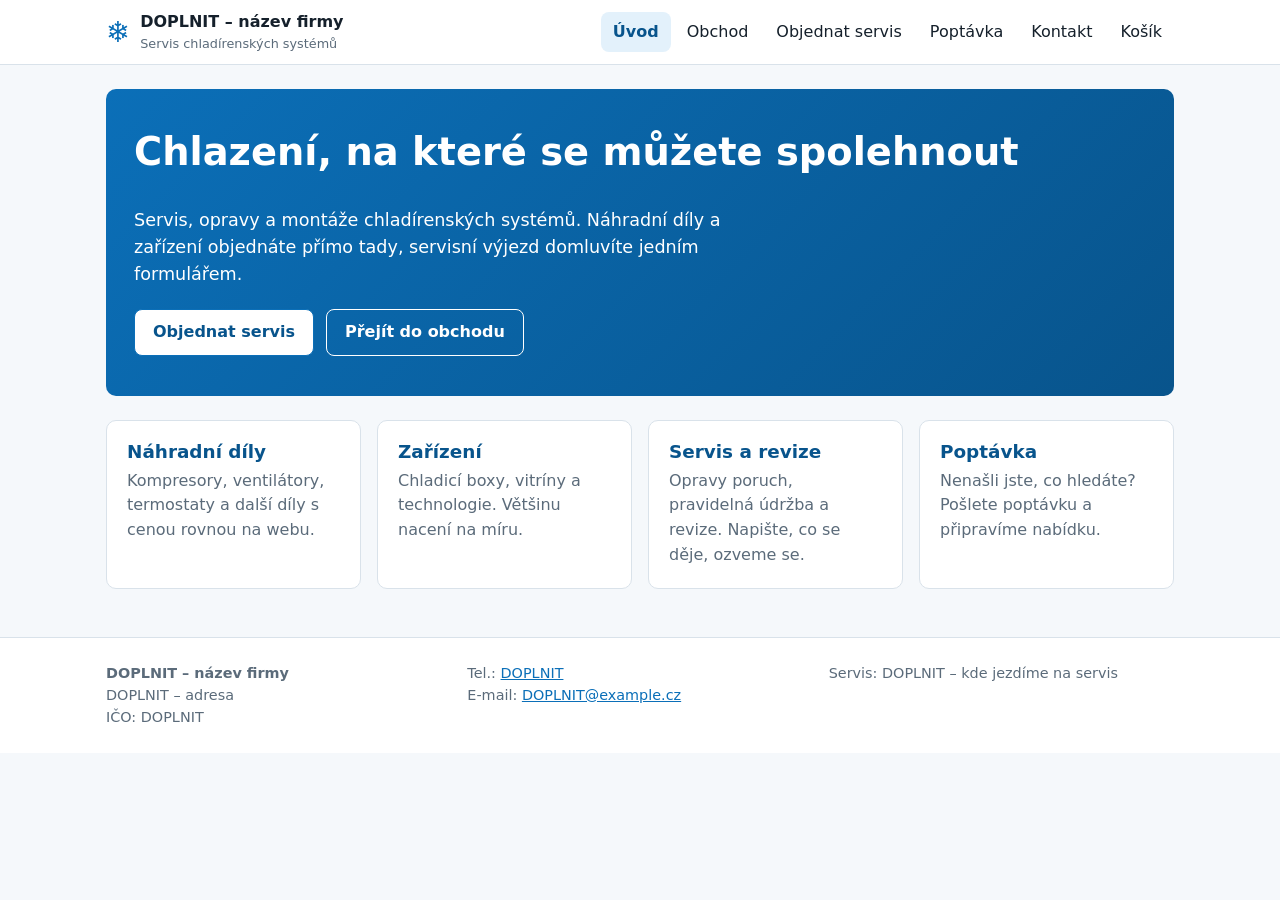
==== index.html @ 2499e395 "Kostra e-shopu: obchod, košík, objednávka servisu, poptávka, kontakt Statický web bez serveru. Údaje" ====
<!doctype html>
<html lang="cs">
<head>
  <meta charset="utf-8">
  <meta name="viewport" content="width=device-width, initial-scale=1">
  <title>Servis chladírenských systémů</title>
  <link rel="stylesheet" href="css/styl.css">
</head>
<body data-stranka="uvod">
  <header id="hlavicka"></header>
  <main class="obal">
    <section class="hero">
      <h1>Chlazení, na které se můžete spolehnout</h1>
      <p>Servis, opravy a montáže chladírenských systémů. Náhradní díly a zařízení objednáte přímo tady, servisní výjezd domluvíte jedním formulářem.</p>
      <div class="akce">
        <a class="tlacitko" href="servis.html">Objednat servis</a>
        <a class="tlacitko druhotne" href="obchod.html">Přejít do obchodu</a>
      </div>
    </section>
    <div class="rozcestnik">
      <a href="obchod.html?kategorie=dily"><h2>Náhradní díly</h2><p>Kompresory, ventilátory, termostaty a další díly s cenou rovnou na webu.</p></a>
      <a href="obchod.html?kategorie=zarizeni"><h2>Zařízení</h2><p>Chladicí boxy, vitríny a technologie. Většinu nacení na míru.</p></a>
      <a href="servis.html"><h2>Servis a revize</h2><p>Opravy poruch, pravidelná údržba a revize. Napište, co se děje, ozveme se.</p></a>
      <a href="poptavka.html"><h2>Poptávka</h2><p>Nenašli jste, co hledáte? Pošlete poptávku a připravíme nabídku.</p></a>
    </div>
  </main>
  <footer id="paticka"></footer>
  <script src="js/config.js"></script>
  <script src="js/produkty.js"></script>
  <script src="js/app.js"></script>
</body>
</html>
---- css/styl.css ----
:root {
  --pozadi: #f5f8fb;
  --plocha: #ffffff;
  --text: #15202b;
  --tlumeny: #5b6b7a;
  --okraj: #d9e2ea;
  --hlavni: #0b6fb8;
  --hlavni-tmava: #08548c;
  --led: #e3f1fb;
  --ok: #1d7a46;
  --varovani: #a15c00;
  --radius: 10px;
}
@media (prefers-color-scheme: dark) {
  :root {
    --pozadi: #0e151c;
    --plocha: #16212b;
    --text: #e6edf3;
    --tlumeny: #9aabbb;
    --okraj: #2a3a48;
    --hlavni: #4aa8ec;
    --hlavni-tmava: #7cc0f2;
    --led: #15324a;
    --ok: #5cc98a;
    --varovani: #e0a24a;
  }
}

* { box-sizing: border-box; }
body {
  margin: 0;
  font-family: system-ui, -apple-system, "Segoe UI", Roboto, sans-serif;
  background: var(--pozadi);
  color: var(--text);
  line-height: 1.55;
}
a { color: var(--hlavni); }
h1, h2, h3 { line-height: 1.2; }
.obal { max-width: 1100px; margin: 0 auto; padding: 0 16px; }
main.obal { padding-top: 24px; padding-bottom: 48px; }

/* Hlavička */
#hlavicka { background: var(--plocha); border-bottom: 1px solid var(--okraj); position: sticky; top: 0; z-index: 10; }
.hlavicka { display: flex; align-items: center; justify-content: space-between; gap: 16px; min-height: 64px; flex-wrap: wrap; }
.logo { display: flex; align-items: center; gap: 10px; text-decoration: none; color: var(--text); }
.logo small { display: block; color: var(--tlumeny); font-size: .8rem; }
.logo-znak { font-size: 1.8rem; color: var(--hlavni); }
.menu { display: flex; gap: 4px; flex-wrap: wrap; }
.menu a { padding: 8px 12px; border-radius: 8px; text-decoration: none; color: var(--text); }
.menu a:hover { background: var(--led); }
.menu a[aria-current="page"] { background: var(--led); color: var(--hlavni-tmava); font-weight: 600; }
.menu-tlacitko { display: none; }
.odznak { background: var(--hlavni); color: #fff; border-radius: 99px; padding: 0 7px; font-size: .8rem; margin-left: 4px; }

@media (max-width: 760px) {
  .menu-tlacitko { display: block; background: none; border: 1px solid var(--okraj); border-radius: 8px; padding: 6px 12px; color: var(--text); font: inherit; }
  .menu { display: none; width: 100%; flex-direction: column; padding-bottom: 12px; }
  .menu.otevreno { display: flex; }
}

/* Úvod */
.hero { background: linear-gradient(135deg, var(--hlavni), var(--hlavni-tmava)); color: #fff; border-radius: var(--radius); padding: 40px 28px; }
.hero h1 { margin-top: 0; font-size: clamp(1.6rem, 4vw, 2.4rem); }
.hero p { max-width: 640px; font-size: 1.1rem; }
.hero .tlacitko { background: #fff; color: #08548c; }
.hero .tlacitko.druhotne { background: transparent; color: #fff; border-color: #fff; }
.rozcestnik { display: grid; grid-template-columns: repeat(auto-fit, minmax(220px, 1fr)); gap: 16px; margin-top: 24px; }
.rozcestnik a { display: block; background: var(--plocha); border: 1px solid var(--okraj); border-radius: var(--radius); padding: 20px; text-decoration: none; color: var(--text); }
.rozcestnik a:hover { border-color: var(--hlavni); }
.rozcestnik h2 { font-size: 1.15rem; margin: 0 0 6px; color: var(--hlavni-tmava); }
.rozcestnik p { margin: 0; color: var(--tlumeny); }

/* Tlačítka */
.tlacitko { display: inline-block; background: var(--hlavni); color: #fff; border: 1px solid var(--hlavni); border-radius: 8px; padding: 10px 18px; font: inherit; font-weight: 600; cursor: pointer; text-decoration: none; }
.tlacitko:hover { background: var(--hlavni-tmava); }
.tlacitko.druhotne { background: transparent; color: var(--hlavni); }
.akce { display: flex; gap: 12px; flex-wrap: wrap; margin-top: 20px; }

/* Obchod */
.nastroje { display: flex; gap: 12px; flex-wrap: wrap; align-items: center; margin-bottom: 20px; }
.nastroje input { flex: 1 1 220px; }
.filtr { background: var(--plocha); border: 1px solid var(--okraj); border-radius: 99px; padding: 6px 14px; font: inherit; color: var(--text); cursor: pointer; }
.filtr[aria-pressed="true"] { background: var(--hlavni); border-color: var(--hlavni); color: #fff; }
.mrizka { display: grid; grid-template-columns: repeat(auto-fill, minmax(240px, 1fr)); gap: 16px; }
.karta { position: relative; display: flex; flex-direction: column; gap: 8px; background: var(--plocha); border: 1px solid var(--okraj); border-radius: var(--radius); padding: 18px; }
.karta h3 { margin: 0; font-size: 1.05rem; }
.karta p { margin: 0; color: var(--tlumeny); flex: 1; }
.kategorie { font-size: .8rem; color: var(--tlumeny); text-transform: uppercase; letter-spacing: .04em; }
.stitek.ukazka { position: absolute; top: 12px; right: 12px; background: var(--varovani); color: #fff; font-size: .75rem; padding: 2px 8px; border-radius: 99px; }
.cena-radek { display: flex; justify-content: space-between; align-items: baseline; gap: 8px; }
.cena { font-weight: 700; font-size: 1.15rem; }
.sklad { font-size: .85rem; }
.sklad.ano { color: var(--ok); }
.sklad.ne { color: var(--varovani); }
.koupit { display: flex; gap: 8px; }
.koupit input { width: 70px; }
.prazdne { color: var(--tlumeny); }

/* Formuláře */
form.formular { background: var(--plocha); border: 1px solid var(--okraj); border-radius: var(--radius); padding: 20px; display: grid; gap: 14px; max-width: 720px; }
.radek { display: grid; grid-template-columns: 1fr 1fr; gap: 14px; }
@media (max-width: 600px) { .radek { grid-template-columns: 1fr; } }
label { display: grid; gap: 4px; font-weight: 600; font-size: .95rem; }
label.zaskrt { display: flex; gap: 8px; align-items: flex-start; font-weight: 400; }
input, select, textarea { font: inherit; padding: 9px 10px; border: 1px solid var(--okraj); border-radius: 8px; background: var(--pozadi); color: var(--text); width: 100%; }
label.zaskrt input { width: auto; margin-top: 4px; }
textarea { min-height: 110px; resize: vertical; }
.stav { margin: 0; font-weight: 600; color: var(--hlavni-tmava); }
.nepovinne { font-weight: 400; color: var(--tlumeny); }

/* Košík */
.tabulka { width: 100%; border-collapse: collapse; background: var(--plocha); border-radius: var(--radius); overflow: hidden; }
.tabulka th, .tabulka td { padding: 10px; border-bottom: 1px solid var(--okraj); text-align: left; }
.tabulka input { width: 70px; }
.odebrat { background: none; border: none; color: var(--tlumeny); cursor: pointer; font-size: 1rem; }
.soucet { text-align: right; font-size: 1.05rem; }
@media (max-width: 600px) {
  .tabulka thead { display: none; }
  .tabulka tr { display: grid; grid-template-columns: 1fr auto; padding: 8px 0; border-bottom: 1px solid var(--okraj); }
  .tabulka td { border: none; padding: 4px 10px; }
}

/* Kontakt */
.kontakt { background: var(--plocha); border: 1px solid var(--okraj); border-radius: var(--radius); padding: 20px; max-width: 520px; }
.kontakt dl { display: grid; grid-template-columns: auto 1fr; gap: 6px 16px; margin: 0; }
.kontakt dt { color: var(--tlumeny); }
.kontakt dd { margin: 0; }

/* Patička */
#paticka { background: var(--plocha); border-top: 1px solid var(--okraj); color: var(--tlumeny); font-size: .9rem; }
.paticka { display: grid; grid-template-columns: repeat(auto-fit, minmax(200px, 1fr)); gap: 16px; padding-top: 24px; padding-bottom: 24px; }

/* Oznámení */
#oznameni { position: fixed; bottom: 20px; left: 50%; transform: translate(-50%, 20px); background: var(--text); color: var(--pozadi); padding: 10px 18px; border-radius: 8px; opacity: 0; transition: .2s; pointer-events: none; }
#oznameni.videt { opacity: 1; transform: translate(-50%, 0); }
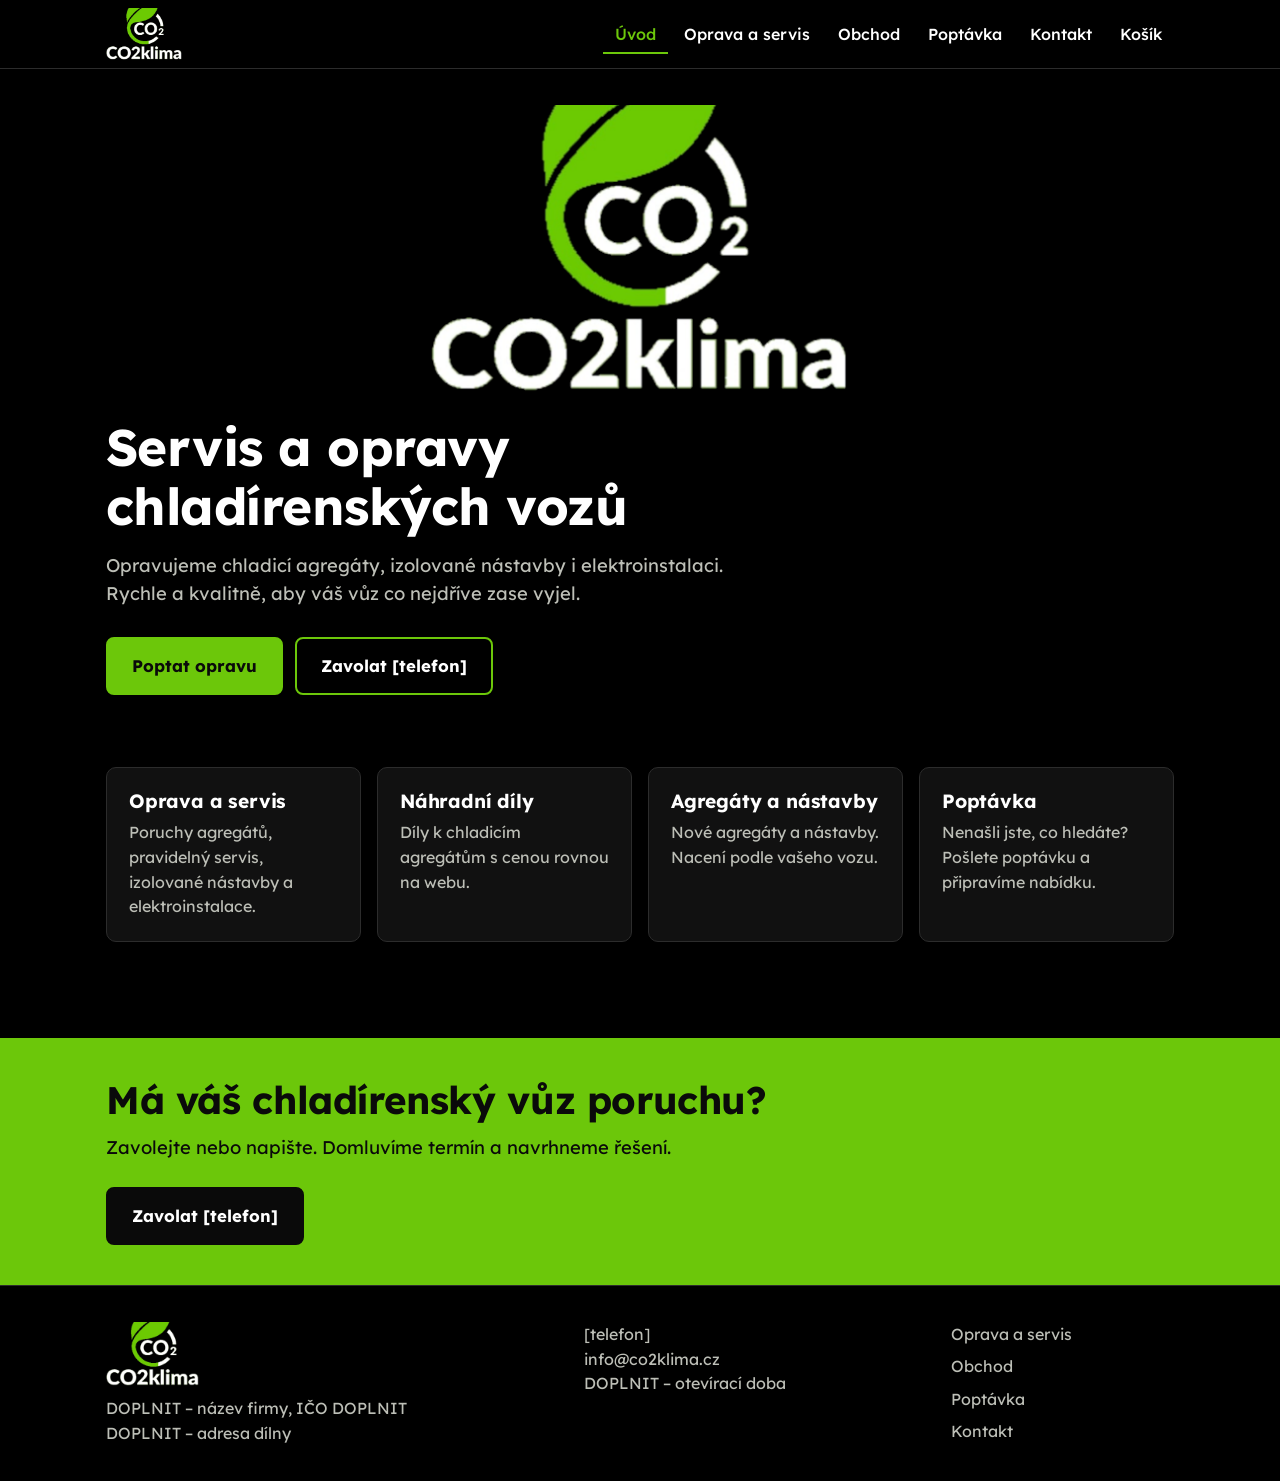
==== commit 2aefa585: "Vzhled a texty podle Markova návrhu CO2klima Černé pozadí, limetková zelená, písmo Lexend, logo CO2k" ====
--- a/index.html
+++ b/index.html
@@ -3,27 +3,39 @@
 <head>
   <meta charset="utf-8">
   <meta name="viewport" content="width=device-width, initial-scale=1">
-  <title>Servis chladírenských systémů</title>
+  <title>CO2klima – servis a opravy chladírenských vozů</title>
+  <meta name="theme-color" content="#000000">
+  <link rel="preconnect" href="https://fonts.googleapis.com">
+  <link rel="preconnect" href="https://fonts.gstatic.com" crossorigin>
+  <link rel="stylesheet" href="https://fonts.googleapis.com/css2?family=Lexend:wght@400;500;600;700&display=swap">
   <link rel="stylesheet" href="css/styl.css">
 </head>
 <body data-stranka="uvod">
   <header id="hlavicka"></header>
   <main class="obal">
     <section class="hero">
-      <h1>Chlazení, na které se můžete spolehnout</h1>
-      <p>Servis, opravy a montáže chladírenských systémů. Náhradní díly a zařízení objednáte přímo tady, servisní výjezd domluvíte jedním formulářem.</p>
+      <img class="hero-logo" src="img/logo.png" alt="CO2klima">
+      <h1>Servis a opravy chladírenských vozů</h1>
+      <p>Opravujeme chladicí agregáty, izolované nástavby i elektroinstalaci. Rychle a kvalitně, aby váš vůz co nejdříve zase vyjel.</p>
       <div class="akce">
-        <a class="tlacitko" href="servis.html">Objednat servis</a>
-        <a class="tlacitko druhotne" href="obchod.html">Přejít do obchodu</a>
+        <a class="tlacitko" href="servis.html">Poptat opravu</a>
+        <a class="tlacitko druhotne" data-zavolat href="kontakt.html">Zavolat [telefon]</a>
       </div>
     </section>
     <div class="rozcestnik">
-      <a href="obchod.html?kategorie=dily"><h2>Náhradní díly</h2><p>Kompresory, ventilátory, termostaty a další díly s cenou rovnou na webu.</p></a>
-      <a href="obchod.html?kategorie=zarizeni"><h2>Zařízení</h2><p>Chladicí boxy, vitríny a technologie. Většinu nacení na míru.</p></a>
-      <a href="servis.html"><h2>Servis a revize</h2><p>Opravy poruch, pravidelná údržba a revize. Napište, co se děje, ozveme se.</p></a>
+      <a href="servis.html"><h2>Oprava a servis</h2><p>Poruchy agregátů, pravidelný servis, izolované nástavby a elektroinstalace.</p></a>
+      <a href="obchod.html?kategorie=dily"><h2>Náhradní díly</h2><p>Díly k chladicím agregátům s cenou rovnou na webu.</p></a>
+      <a href="obchod.html?kategorie=zarizeni"><h2>Agregáty a nástavby</h2><p>Nové agregáty a nástavby. Nacení podle vašeho vozu.</p></a>
       <a href="poptavka.html"><h2>Poptávka</h2><p>Nenašli jste, co hledáte? Pošlete poptávku a připravíme nabídku.</p></a>
     </div>
   </main>
+  <section class="panel-zeleny">
+    <div class="obal">
+      <h2>Má váš chladírenský vůz poruchu?</h2>
+      <p>Zavolejte nebo napište. Domluvíme termín a navrhneme řešení.</p>
+      <a class="tlacitko" data-zavolat href="kontakt.html">Zavolat [telefon]</a>
+    </div>
+  </section>
   <footer id="paticka"></footer>
   <script src="js/config.js"></script>
   <script src="js/produkty.js"></script>
--- a/css/styl.css
+++ b/css/styl.css
@@ -1,135 +1,150 @@
+/* Vizuál CO2klima podle Markova návrhu: černé pozadí, limetková zelená, výrazné bílé nadpisy. */
 :root {
-  --pozadi: #f5f8fb;
-  --plocha: #ffffff;
-  --text: #15202b;
-  --tlumeny: #5b6b7a;
-  --okraj: #d9e2ea;
-  --hlavni: #0b6fb8;
-  --hlavni-tmava: #08548c;
-  --led: #e3f1fb;
-  --ok: #1d7a46;
-  --varovani: #a15c00;
+  --pozadi: #000000;
+  --plocha: #111111;
+  --plocha-2: #1a1a1a;
+  --text: #ffffff;
+  --tlumeny: #bdbfb7;
+  --okraj: #2c2c2c;
+  --zelena: #6cc70a;
+  --zelena-svetla: #84dd22;
+  --na-zelene: #0a0a0a;
+  --varovani: #f2b33d;
   --radius: 10px;
-}
-@media (prefers-color-scheme: dark) {
-  :root {
-    --pozadi: #0e151c;
-    --plocha: #16212b;
-    --text: #e6edf3;
-    --tlumeny: #9aabbb;
-    --okraj: #2a3a48;
-    --hlavni: #4aa8ec;
-    --hlavni-tmava: #7cc0f2;
-    --led: #15324a;
-    --ok: #5cc98a;
-    --varovani: #e0a24a;
-  }
 }
 
 * { box-sizing: border-box; }
 body {
   margin: 0;
-  font-family: system-ui, -apple-system, "Segoe UI", Roboto, sans-serif;
+  font-family: "Lexend", system-ui, -apple-system, "Segoe UI", Roboto, sans-serif;
   background: var(--pozadi);
   color: var(--text);
   line-height: 1.55;
 }
-a { color: var(--hlavni); }
-h1, h2, h3 { line-height: 1.2; }
+a { color: var(--zelena); }
+h1, h2, h3 { line-height: 1.15; font-weight: 700; letter-spacing: -.01em; }
 .obal { max-width: 1100px; margin: 0 auto; padding: 0 16px; }
-main.obal { padding-top: 24px; padding-bottom: 48px; }
+main.obal { padding-top: 28px; padding-bottom: 56px; }
 
 /* Hlavička */
-#hlavicka { background: var(--plocha); border-bottom: 1px solid var(--okraj); position: sticky; top: 0; z-index: 10; }
-.hlavicka { display: flex; align-items: center; justify-content: space-between; gap: 16px; min-height: 64px; flex-wrap: wrap; }
-.logo { display: flex; align-items: center; gap: 10px; text-decoration: none; color: var(--text); }
-.logo small { display: block; color: var(--tlumeny); font-size: .8rem; }
-.logo-znak { font-size: 1.8rem; color: var(--hlavni); }
+#hlavicka { background: var(--pozadi); border-bottom: 1px solid var(--okraj); position: sticky; top: 0; z-index: 10; }
+.hlavicka { display: flex; align-items: center; justify-content: space-between; gap: 16px; min-height: 68px; flex-wrap: wrap; }
+.logo { display: flex; align-items: center; text-decoration: none; }
+.logo img { height: 52px; width: auto; display: block; }
 .menu { display: flex; gap: 4px; flex-wrap: wrap; }
-.menu a { padding: 8px 12px; border-radius: 8px; text-decoration: none; color: var(--text); }
-.menu a:hover { background: var(--led); }
-.menu a[aria-current="page"] { background: var(--led); color: var(--hlavni-tmava); font-weight: 600; }
+.menu a { padding: 8px 12px; border-radius: 8px; text-decoration: none; color: var(--text); font-weight: 500; }
+.menu a:hover { color: var(--zelena); }
+.menu a[aria-current="page"] { color: var(--zelena); box-shadow: inset 0 -2px 0 var(--zelena); border-radius: 0; }
 .menu-tlacitko { display: none; }
-.odznak { background: var(--hlavni); color: #fff; border-radius: 99px; padding: 0 7px; font-size: .8rem; margin-left: 4px; }
+.odznak { background: var(--zelena); color: var(--na-zelene); border-radius: 99px; padding: 0 7px; font-size: .8rem; font-weight: 700; margin-left: 4px; }
 
 @media (max-width: 760px) {
-  .menu-tlacitko { display: block; background: none; border: 1px solid var(--okraj); border-radius: 8px; padding: 6px 12px; color: var(--text); font: inherit; }
+  .menu-tlacitko { display: block; background: none; border: 2px solid var(--zelena); border-radius: 8px; padding: 6px 14px; color: var(--text); font: inherit; font-weight: 600; }
   .menu { display: none; width: 100%; flex-direction: column; padding-bottom: 12px; }
   .menu.otevreno { display: flex; }
 }
 
 /* Úvod */
-.hero { background: linear-gradient(135deg, var(--hlavni), var(--hlavni-tmava)); color: #fff; border-radius: var(--radius); padding: 40px 28px; }
-.hero h1 { margin-top: 0; font-size: clamp(1.6rem, 4vw, 2.4rem); }
-.hero p { max-width: 640px; font-size: 1.1rem; }
-.hero .tlacitko { background: #fff; color: #08548c; }
-.hero .tlacitko.druhotne { background: transparent; color: #fff; border-color: #fff; }
-.rozcestnik { display: grid; grid-template-columns: repeat(auto-fit, minmax(220px, 1fr)); gap: 16px; margin-top: 24px; }
-.rozcestnik a { display: block; background: var(--plocha); border: 1px solid var(--okraj); border-radius: var(--radius); padding: 20px; text-decoration: none; color: var(--text); }
-.rozcestnik a:hover { border-color: var(--hlavni); }
-.rozcestnik h2 { font-size: 1.15rem; margin: 0 0 6px; color: var(--hlavni-tmava); }
+.hero { padding: 8px 0 32px; }
+.hero-logo { display: block; width: min(420px, 100%); height: auto; margin: 0 auto 24px; }
+.hero h1 { margin: 0 0 16px; font-size: clamp(2rem, 6vw, 3.2rem); max-width: 760px; }
+.hero p { max-width: 640px; font-size: 1.15rem; color: var(--tlumeny); margin: 0; }
+.rozcestnik { display: grid; grid-template-columns: repeat(auto-fit, minmax(230px, 1fr)); gap: 16px; margin: 40px 0; }
+.rozcestnik a { display: block; background: var(--plocha); border: 1px solid var(--okraj); border-radius: var(--radius); padding: 22px; text-decoration: none; color: var(--text); transition: border-color .15s; }
+.rozcestnik a:hover { border-color: var(--zelena); }
+.rozcestnik h2 { font-size: 1.2rem; margin: 0 0 8px; }
 .rozcestnik p { margin: 0; color: var(--tlumeny); }
 
+/* Zelený panel „Má váš vůz poruchu?“ */
+.panel-zeleny { background: var(--zelena); color: var(--na-zelene); padding: 40px 28px; }
+.panel-zeleny h2 { margin: 0 0 12px; font-size: clamp(1.6rem, 4.5vw, 2.4rem); }
+.panel-zeleny p { margin: 0 0 24px; font-size: 1.15rem; max-width: 600px; }
+.panel-zeleny .tlacitko { background: var(--na-zelene); border-color: var(--na-zelene); color: #fff; }
+.panel-zeleny .tlacitko:hover { background: #222; }
+
 /* Tlačítka */
-.tlacitko { display: inline-block; background: var(--hlavni); color: #fff; border: 1px solid var(--hlavni); border-radius: 8px; padding: 10px 18px; font: inherit; font-weight: 600; cursor: pointer; text-decoration: none; }
-.tlacitko:hover { background: var(--hlavni-tmava); }
-.tlacitko.druhotne { background: transparent; color: var(--hlavni); }
-.akce { display: flex; gap: 12px; flex-wrap: wrap; margin-top: 20px; }
+.tlacitko { display: inline-flex; justify-content: center; align-items: center; background: var(--zelena); color: var(--na-zelene); border: 2px solid var(--zelena); border-radius: 8px; padding: 14px 24px; font: inherit; font-weight: 700; font-size: 1.05rem; cursor: pointer; text-decoration: none; }
+.tlacitko:hover { background: var(--zelena-svetla); border-color: var(--zelena-svetla); }
+.tlacitko.druhotne { background: var(--pozadi); color: #fff; border-color: var(--zelena); }
+.tlacitko.druhotne:hover { background: var(--plocha-2); }
+.akce { display: flex; gap: 12px; flex-wrap: wrap; margin-top: 28px; }
+@media (max-width: 600px) {
+  .akce .tlacitko, .panel-zeleny .tlacitko { width: 100%; }
+}
 
 /* Obchod */
 .nastroje { display: flex; gap: 12px; flex-wrap: wrap; align-items: center; margin-bottom: 20px; }
 .nastroje input { flex: 1 1 220px; }
-.filtr { background: var(--plocha); border: 1px solid var(--okraj); border-radius: 99px; padding: 6px 14px; font: inherit; color: var(--text); cursor: pointer; }
-.filtr[aria-pressed="true"] { background: var(--hlavni); border-color: var(--hlavni); color: #fff; }
+.filtry { display: flex; gap: 8px; flex-wrap: wrap; }
+.filtr { background: var(--plocha); border: 1px solid var(--okraj); border-radius: 99px; padding: 7px 16px; font: inherit; color: var(--text); cursor: pointer; }
+.filtr[aria-pressed="true"] { background: var(--zelena); border-color: var(--zelena); color: var(--na-zelene); font-weight: 700; }
 .mrizka { display: grid; grid-template-columns: repeat(auto-fill, minmax(240px, 1fr)); gap: 16px; }
-.karta { position: relative; display: flex; flex-direction: column; gap: 8px; background: var(--plocha); border: 1px solid var(--okraj); border-radius: var(--radius); padding: 18px; }
-.karta h3 { margin: 0; font-size: 1.05rem; }
+.karta { position: relative; display: flex; flex-direction: column; gap: 8px; background: var(--plocha); border: 1px solid var(--okraj); border-radius: var(--radius); padding: 20px; }
+.karta h3 { margin: 0; font-size: 1.1rem; }
 .karta p { margin: 0; color: var(--tlumeny); flex: 1; }
-.kategorie { font-size: .8rem; color: var(--tlumeny); text-transform: uppercase; letter-spacing: .04em; }
-.stitek.ukazka { position: absolute; top: 12px; right: 12px; background: var(--varovani); color: #fff; font-size: .75rem; padding: 2px 8px; border-radius: 99px; }
+.karta .tlacitko { padding: 10px 16px; font-size: 1rem; }
+.kategorie { font-size: .78rem; color: var(--zelena); text-transform: uppercase; letter-spacing: .06em; font-weight: 600; }
+.karta-hlava { display: flex; justify-content: space-between; align-items: center; gap: 8px; }
+.stitek.ukazka { background: var(--varovani); color: #000; font-size: .72rem; font-weight: 700; padding: 2px 8px; border-radius: 99px; }
 .cena-radek { display: flex; justify-content: space-between; align-items: baseline; gap: 8px; }
-.cena { font-weight: 700; font-size: 1.15rem; }
+.cena { font-weight: 700; font-size: 1.2rem; }
 .sklad { font-size: .85rem; }
-.sklad.ano { color: var(--ok); }
+.sklad.ano { color: var(--zelena); }
 .sklad.ne { color: var(--varovani); }
 .koupit { display: flex; gap: 8px; }
 .koupit input { width: 70px; }
 .prazdne { color: var(--tlumeny); }
 
 /* Formuláře */
-form.formular { background: var(--plocha); border: 1px solid var(--okraj); border-radius: var(--radius); padding: 20px; display: grid; gap: 14px; max-width: 720px; }
-.radek { display: grid; grid-template-columns: 1fr 1fr; gap: 14px; }
+.uvod-text { color: var(--tlumeny); max-width: 640px; font-size: 1.05rem; }
+form.formular { background: var(--plocha); border: 1px solid var(--okraj); border-radius: var(--radius); padding: 22px; display: grid; gap: 16px; max-width: 760px; }
+.radek { display: grid; grid-template-columns: 1fr 1fr; gap: 16px; }
 @media (max-width: 600px) { .radek { grid-template-columns: 1fr; } }
-label { display: grid; gap: 4px; font-weight: 600; font-size: .95rem; }
-label.zaskrt { display: flex; gap: 8px; align-items: flex-start; font-weight: 400; }
-input, select, textarea { font: inherit; padding: 9px 10px; border: 1px solid var(--okraj); border-radius: 8px; background: var(--pozadi); color: var(--text); width: 100%; }
-label.zaskrt input { width: auto; margin-top: 4px; }
-textarea { min-height: 110px; resize: vertical; }
-.stav { margin: 0; font-weight: 600; color: var(--hlavni-tmava); }
+label { display: grid; gap: 6px; font-weight: 600; font-size: .95rem; }
+label.zaskrt { display: flex; gap: 10px; align-items: flex-start; font-weight: 400; color: var(--tlumeny); }
+input, select, textarea { font: inherit; padding: 11px 12px; border: 1px solid var(--okraj); border-radius: 8px; background: var(--pozadi); color: var(--text); width: 100%; color-scheme: dark; }
+input:focus, select:focus, textarea:focus { outline: 2px solid var(--zelena); outline-offset: 0; border-color: var(--zelena); }
+label.zaskrt input { width: auto; margin-top: 5px; accent-color: var(--zelena); }
+textarea { min-height: 120px; resize: vertical; }
+.stav { margin: 0; font-weight: 600; color: var(--zelena); }
+.stav:empty { display: none; }
 .nepovinne { font-weight: 400; color: var(--tlumeny); }
 
 /* Košík */
-.tabulka { width: 100%; border-collapse: collapse; background: var(--plocha); border-radius: var(--radius); overflow: hidden; }
-.tabulka th, .tabulka td { padding: 10px; border-bottom: 1px solid var(--okraj); text-align: left; }
+.tabulka { width: 100%; border-collapse: collapse; background: var(--plocha); border-radius: var(--radius); overflow: hidden; margin-bottom: 8px; }
+.tabulka th, .tabulka td { padding: 12px; border-bottom: 1px solid var(--okraj); text-align: left; }
+.tabulka th { color: var(--tlumeny); font-weight: 500; font-size: .9rem; }
 .tabulka input { width: 70px; }
 .odebrat { background: none; border: none; color: var(--tlumeny); cursor: pointer; font-size: 1rem; }
-.soucet { text-align: right; font-size: 1.05rem; }
+.odebrat:hover { color: #fff; }
+.soucet { text-align: right; font-size: 1.05rem; color: var(--tlumeny); }
+.soucet strong { color: #fff; font-size: 1.2rem; }
 @media (max-width: 600px) {
   .tabulka thead { display: none; }
   .tabulka tr { display: grid; grid-template-columns: 1fr auto; padding: 8px 0; border-bottom: 1px solid var(--okraj); }
-  .tabulka td { border: none; padding: 4px 10px; }
+  .tabulka td { border: none; padding: 4px 12px; }
 }
 
 /* Kontakt */
-.kontakt { background: var(--plocha); border: 1px solid var(--okraj); border-radius: var(--radius); padding: 20px; max-width: 520px; }
-.kontakt dl { display: grid; grid-template-columns: auto 1fr; gap: 6px 16px; margin: 0; }
+.kontakt { background: var(--plocha); border: 1px solid var(--okraj); border-radius: var(--radius); padding: 22px; max-width: 560px; }
+.kontakt dl { display: grid; grid-template-columns: auto 1fr; gap: 8px 20px; margin: 0; }
 .kontakt dt { color: var(--tlumeny); }
 .kontakt dd { margin: 0; }
 
-/* Patička */
-#paticka { background: var(--plocha); border-top: 1px solid var(--okraj); color: var(--tlumeny); font-size: .9rem; }
-.paticka { display: grid; grid-template-columns: repeat(auto-fit, minmax(200px, 1fr)); gap: 16px; padding-top: 24px; padding-bottom: 24px; }
+/* Patička – logo, firma, kontakty a menu jako v Markově návrhu */
+#paticka { background: var(--pozadi); border-top: 1px solid var(--okraj); color: var(--tlumeny); }
+.paticka { display: grid; grid-template-columns: 1fr 1fr; gap: 24px 32px; padding-top: 36px; padding-bottom: 36px; }
+.paticka .logo img { height: 64px; }
+.paticka-firma { grid-column: 1 / -1; display: grid; gap: 10px; }
+.paticka p { margin: 0; }
+.paticka a { color: var(--tlumeny); text-decoration: none; }
+.paticka a:hover { color: var(--zelena); }
+.paticka-menu { display: grid; gap: 6px; justify-items: start; }
+@media (min-width: 761px) {
+  .paticka { grid-template-columns: 2fr 1.5fr 1fr; }
+  .paticka-firma { grid-column: auto; }
+}
 
 /* Oznámení */
-#oznameni { position: fixed; bottom: 20px; left: 50%; transform: translate(-50%, 20px); background: var(--text); color: var(--pozadi); padding: 10px 18px; border-radius: 8px; opacity: 0; transition: .2s; pointer-events: none; }
+#oznameni { position: fixed; bottom: 20px; left: 50%; transform: translate(-50%, 20px); background: var(--zelena); color: var(--na-zelene); font-weight: 600; padding: 12px 20px; border-radius: 8px; opacity: 0; transition: .2s; pointer-events: none; }
 #oznameni.videt { opacity: 1; transform: translate(-50%, 0); }
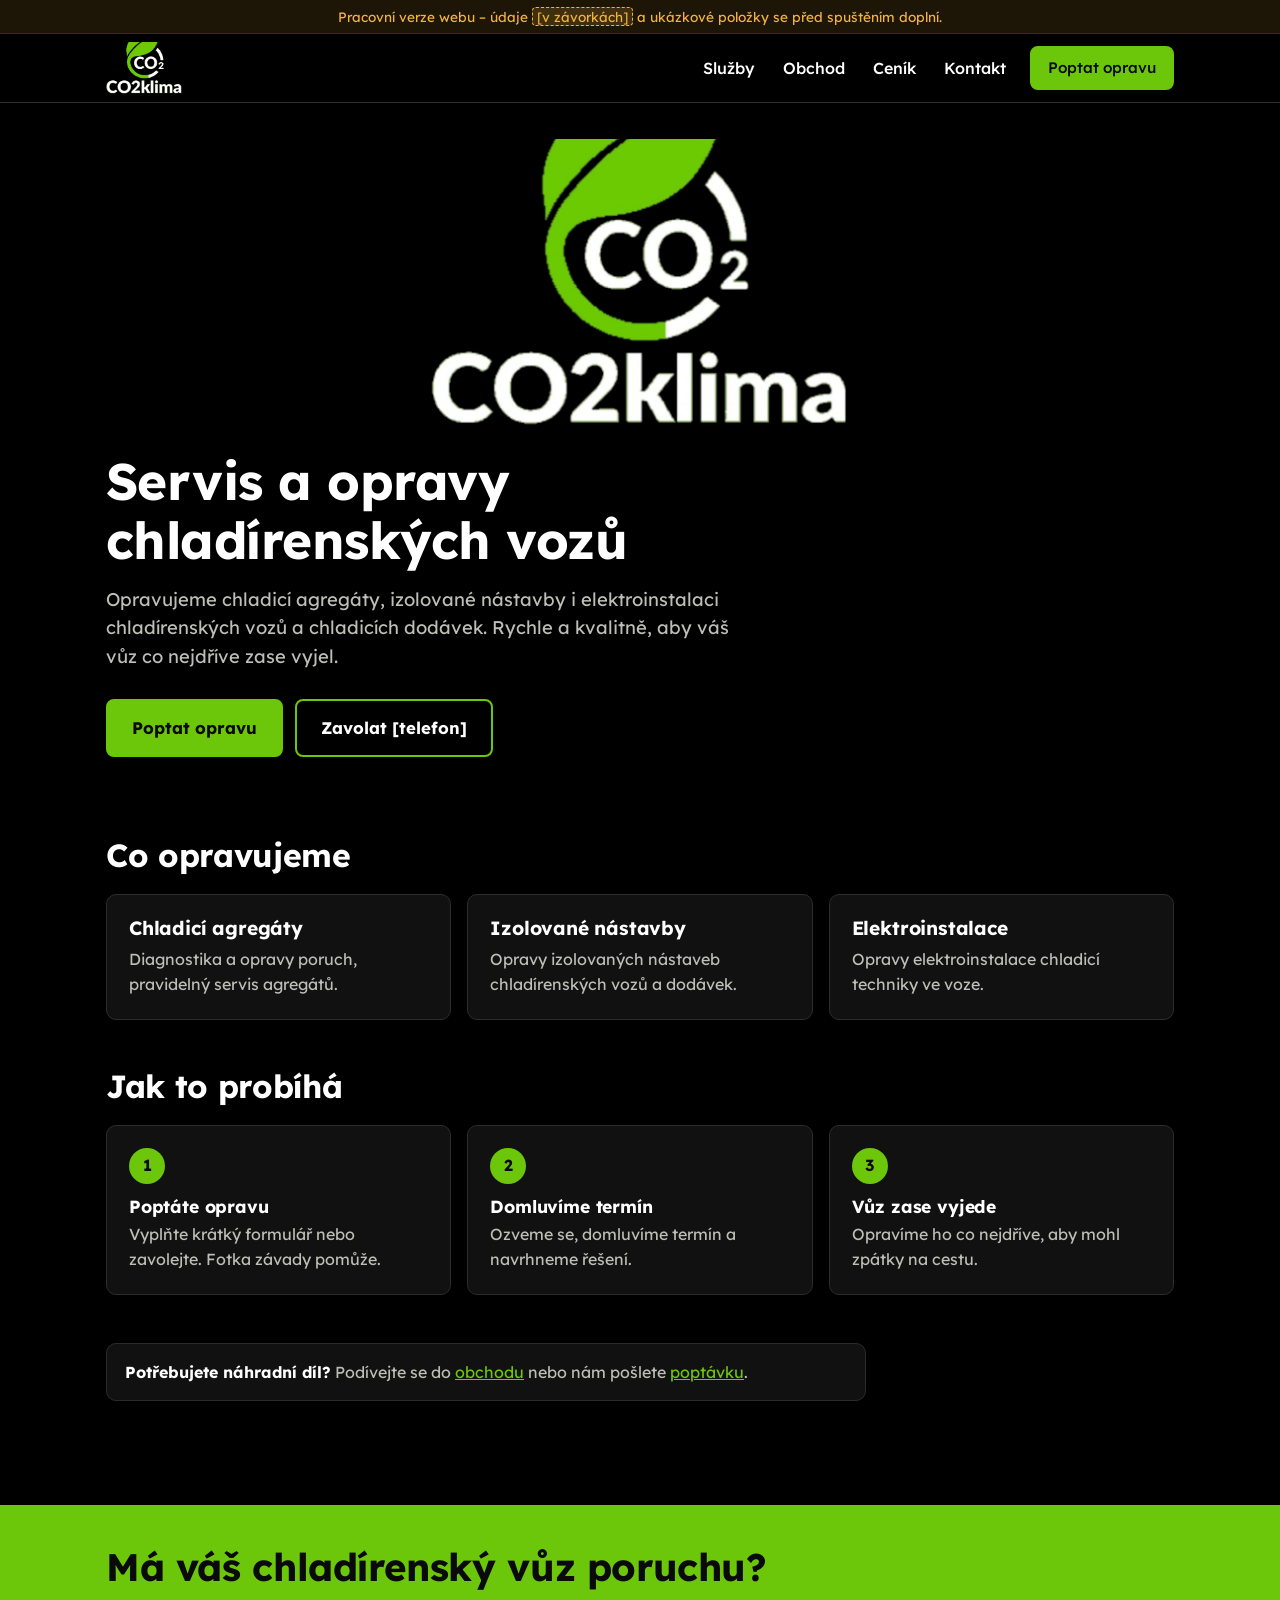
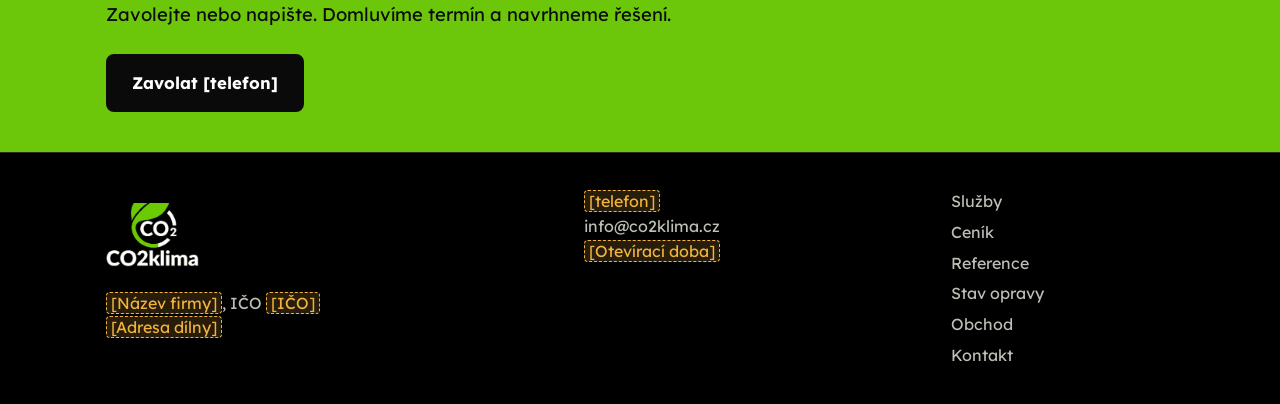
==== commit 42dbfa76: "Zaměření na chladírenské vozy, pracovní pole, formulář opravy s fotkami - Úvod: servis a opravy chla" ====
--- a/index.html
+++ b/index.html
@@ -4,10 +4,12 @@
   <meta charset="utf-8">
   <meta name="viewport" content="width=device-width, initial-scale=1">
   <title>CO2klima – servis a opravy chladírenských vozů</title>
+  <meta name="description" content="Servis a opravy chladírenských vozů a chladicích dodávek: chladicí agregáty, izolované nástavby, elektroinstalace.">
   <meta name="theme-color" content="#000000">
   <link rel="preconnect" href="https://fonts.googleapis.com">
   <link rel="preconnect" href="https://fonts.gstatic.com" crossorigin>
   <link rel="stylesheet" href="https://fonts.googleapis.com/css2?family=Lexend:wght@400;500;600;700&display=swap">
+  <link rel="icon" href="img/logo-maly.png">
   <link rel="stylesheet" href="css/styl.css">
 </head>
 <body data-stranka="uvod">
@@ -16,18 +18,34 @@
     <section class="hero">
       <img class="hero-logo" src="img/logo.png" alt="CO2klima">
       <h1>Servis a opravy chladírenských vozů</h1>
-      <p>Opravujeme chladicí agregáty, izolované nástavby i elektroinstalaci. Rychle a kvalitně, aby váš vůz co nejdříve zase vyjel.</p>
+      <p>Opravujeme chladicí agregáty, izolované nástavby i elektroinstalaci chladírenských vozů a chladicích dodávek. Rychle a kvalitně, aby váš vůz co nejdříve zase vyjel.</p>
       <div class="akce">
         <a class="tlacitko" href="servis.html">Poptat opravu</a>
         <a class="tlacitko druhotne" data-zavolat href="kontakt.html">Zavolat [telefon]</a>
       </div>
     </section>
-    <div class="rozcestnik">
-      <a href="servis.html"><h2>Oprava a servis</h2><p>Poruchy agregátů, pravidelný servis, izolované nástavby a elektroinstalace.</p></a>
-      <a href="obchod.html?kategorie=dily"><h2>Náhradní díly</h2><p>Díly k chladicím agregátům s cenou rovnou na webu.</p></a>
-      <a href="obchod.html?kategorie=zarizeni"><h2>Agregáty a nástavby</h2><p>Nové agregáty a nástavby. Nacení podle vašeho vozu.</p></a>
-      <a href="poptavka.html"><h2>Poptávka</h2><p>Nenašli jste, co hledáte? Pošlete poptávku a připravíme nabídku.</p></a>
-    </div>
+
+    <section class="sekce">
+      <h2>Co opravujeme</h2>
+      <div class="rozcestnik" style="margin:0">
+        <a href="sluzby.html#agregaty"><h3>Chladicí agregáty</h3><p>Diagnostika a opravy poruch, pravidelný servis agregátů.</p></a>
+        <a href="sluzby.html#nastavby"><h3>Izolované nástavby</h3><p>Opravy izolovaných nástaveb chladírenských vozů a dodávek.</p></a>
+        <a href="sluzby.html#elektro"><h3>Elektroinstalace</h3><p>Opravy elektroinstalace chladicí techniky ve voze.</p></a>
+      </div>
+    </section>
+
+    <section class="sekce">
+      <h2>Jak to probíhá</h2>
+      <ol class="kroky">
+        <li><h3>Poptáte opravu</h3><p>Vyplňte krátký formulář nebo zavolejte. Fotka závady pomůže.</p></li>
+        <li><h3>Domluvíme termín</h3><p>Ozveme se, domluvíme termín a navrhneme řešení.</p></li>
+        <li><h3>Vůz zase vyjede</h3><p>Opravíme ho co nejdříve, aby mohl zpátky na cestu.</p></li>
+      </ol>
+    </section>
+
+    <section class="sekce">
+      <p class="info"><strong>Potřebujete náhradní díl?</strong> Podívejte se do <a href="obchod.html">obchodu</a> nebo nám pošlete <a href="poptavka.html">poptávku</a>.</p>
+    </section>
   </main>
   <section class="panel-zeleny">
     <div class="obal">
--- a/css/styl.css
+++ b/css/styl.css
@@ -52,7 +52,7 @@
 .rozcestnik { display: grid; grid-template-columns: repeat(auto-fit, minmax(230px, 1fr)); gap: 16px; margin: 40px 0; }
 .rozcestnik a { display: block; background: var(--plocha); border: 1px solid var(--okraj); border-radius: var(--radius); padding: 22px; text-decoration: none; color: var(--text); transition: border-color .15s; }
 .rozcestnik a:hover { border-color: var(--zelena); }
-.rozcestnik h2 { font-size: 1.2rem; margin: 0 0 8px; }
+.rozcestnik h2, .rozcestnik h3 { font-size: 1.2rem; margin: 0 0 8px; }
 .rozcestnik p { margin: 0; color: var(--tlumeny); }
 
 /* Zelený panel „Má váš vůz poruchu?“ */
@@ -148,3 +148,55 @@
 /* Oznámení */
 #oznameni { position: fixed; bottom: 20px; left: 50%; transform: translate(-50%, 20px); background: var(--zelena); color: var(--na-zelene); font-weight: 600; padding: 12px 20px; border-radius: 8px; opacity: 0; transition: .2s; pointer-events: none; }
 #oznameni.videt { opacity: 1; transform: translate(-50%, 0); }
+
+/* Pracovní pole – nepotvrzené údaje z config.js (null). Před spuštěním zmizí doplněním hodnot. */
+.pracovni { background: rgba(242, 179, 61, .16); color: var(--varovani); border: 1px dashed var(--varovani); border-radius: 4px; padding: 0 4px; }
+.panel-zeleny .pracovni, .tlacitko .pracovni { background: transparent; color: inherit; border-color: currentColor; }
+.pruh-pracovni { background: #1d1606; color: var(--varovani); text-align: center; font-size: .85rem; padding: 6px 16px; border-bottom: 1px solid #3a2c0c; }
+
+/* Tlačítko „Poptat opravu“ v menu */
+.menu { align-items: center; }
+.menu a.menu-cta { padding: 8px 16px; font-size: .95rem; color: var(--na-zelene); margin-left: 8px; }
+.menu a.menu-cta:hover { color: var(--na-zelene); }
+.menu a.menu-cta[aria-current="page"] { box-shadow: none; border-radius: 8px; color: var(--na-zelene); }
+@media (max-width: 760px) {
+  .menu { align-items: stretch; }
+  .menu a.menu-cta { margin: 8px 0 0; }
+}
+
+/* Sekce na úvodu a ve službách */
+.sekce { margin: 48px 0; }
+.sekce > h2 { font-size: clamp(1.5rem, 4vw, 2rem); margin: 0 0 20px; }
+.sekce-uvod { color: var(--tlumeny); max-width: 640px; margin: -8px 0 20px; }
+.kroky { list-style: none; counter-reset: krok; padding: 0; margin: 0; display: grid; grid-template-columns: repeat(auto-fit, minmax(220px, 1fr)); gap: 16px; }
+.kroky li { counter-increment: krok; background: var(--plocha); border: 1px solid var(--okraj); border-radius: var(--radius); padding: 22px; }
+.kroky li::before { content: counter(krok); display: inline-grid; place-items: center; width: 36px; height: 36px; border-radius: 50%; background: var(--zelena); color: var(--na-zelene); font-weight: 700; margin-bottom: 12px; }
+.kroky h3 { margin: 0 0 6px; font-size: 1.1rem; }
+.kroky p { margin: 0; color: var(--tlumeny); }
+.sluzba { background: var(--plocha); border: 1px solid var(--okraj); border-left: 4px solid var(--zelena); border-radius: var(--radius); padding: 24px; margin-bottom: 16px; scroll-margin-top: 90px; }
+.sluzba h2 { margin: 0 0 8px; font-size: 1.4rem; }
+.sluzba p { margin: 0 0 16px; color: var(--tlumeny); max-width: 680px; }
+.sluzba ul { margin: 0 0 16px; padding-left: 20px; color: var(--tlumeny); }
+.sluzba .tlacitko { padding: 10px 18px; font-size: 1rem; }
+.sluzba.vedlejsi { border-left-color: var(--okraj); }
+
+/* Informační a upozorňovací boxy */
+.info { background: var(--plocha); border: 1px solid var(--okraj); border-radius: var(--radius); padding: 16px 18px; color: var(--tlumeny); margin: 0 0 20px; max-width: 760px; }
+.info strong { color: #fff; }
+.stav.upozorneni { color: var(--varovani); }
+
+/* Fotky ve formuláři */
+input[type=file] { padding: 10px; cursor: pointer; }
+input[type=file]::file-selector-button { font: inherit; font-weight: 600; background: var(--zelena); color: var(--na-zelene); border: none; border-radius: 6px; padding: 8px 14px; margin-right: 12px; cursor: pointer; }
+.napoveda { font-weight: 400; color: var(--tlumeny); font-size: .85rem; }
+.nahledy { display: flex; flex-wrap: wrap; gap: 8px; }
+.nahledy:empty { display: none; }
+.nahledy img { width: 84px; height: 84px; object-fit: cover; border-radius: 8px; border: 1px solid var(--okraj); }
+form.formular fieldset { border: none; padding: 0; margin: 0; display: grid; gap: 16px; }
+form.formular legend { font-size: 1.1rem; font-weight: 700; padding: 0; margin-bottom: 4px; color: var(--zelena); }
+button[disabled] { opacity: .6; cursor: wait; }
+
+/* Reference */
+.reference { background: var(--plocha); border: 1px solid var(--okraj); border-radius: var(--radius); padding: 20px; margin: 0 0 16px; }
+.reference blockquote { margin: 0 0 8px; }
+.reference figcaption { color: var(--tlumeny); }
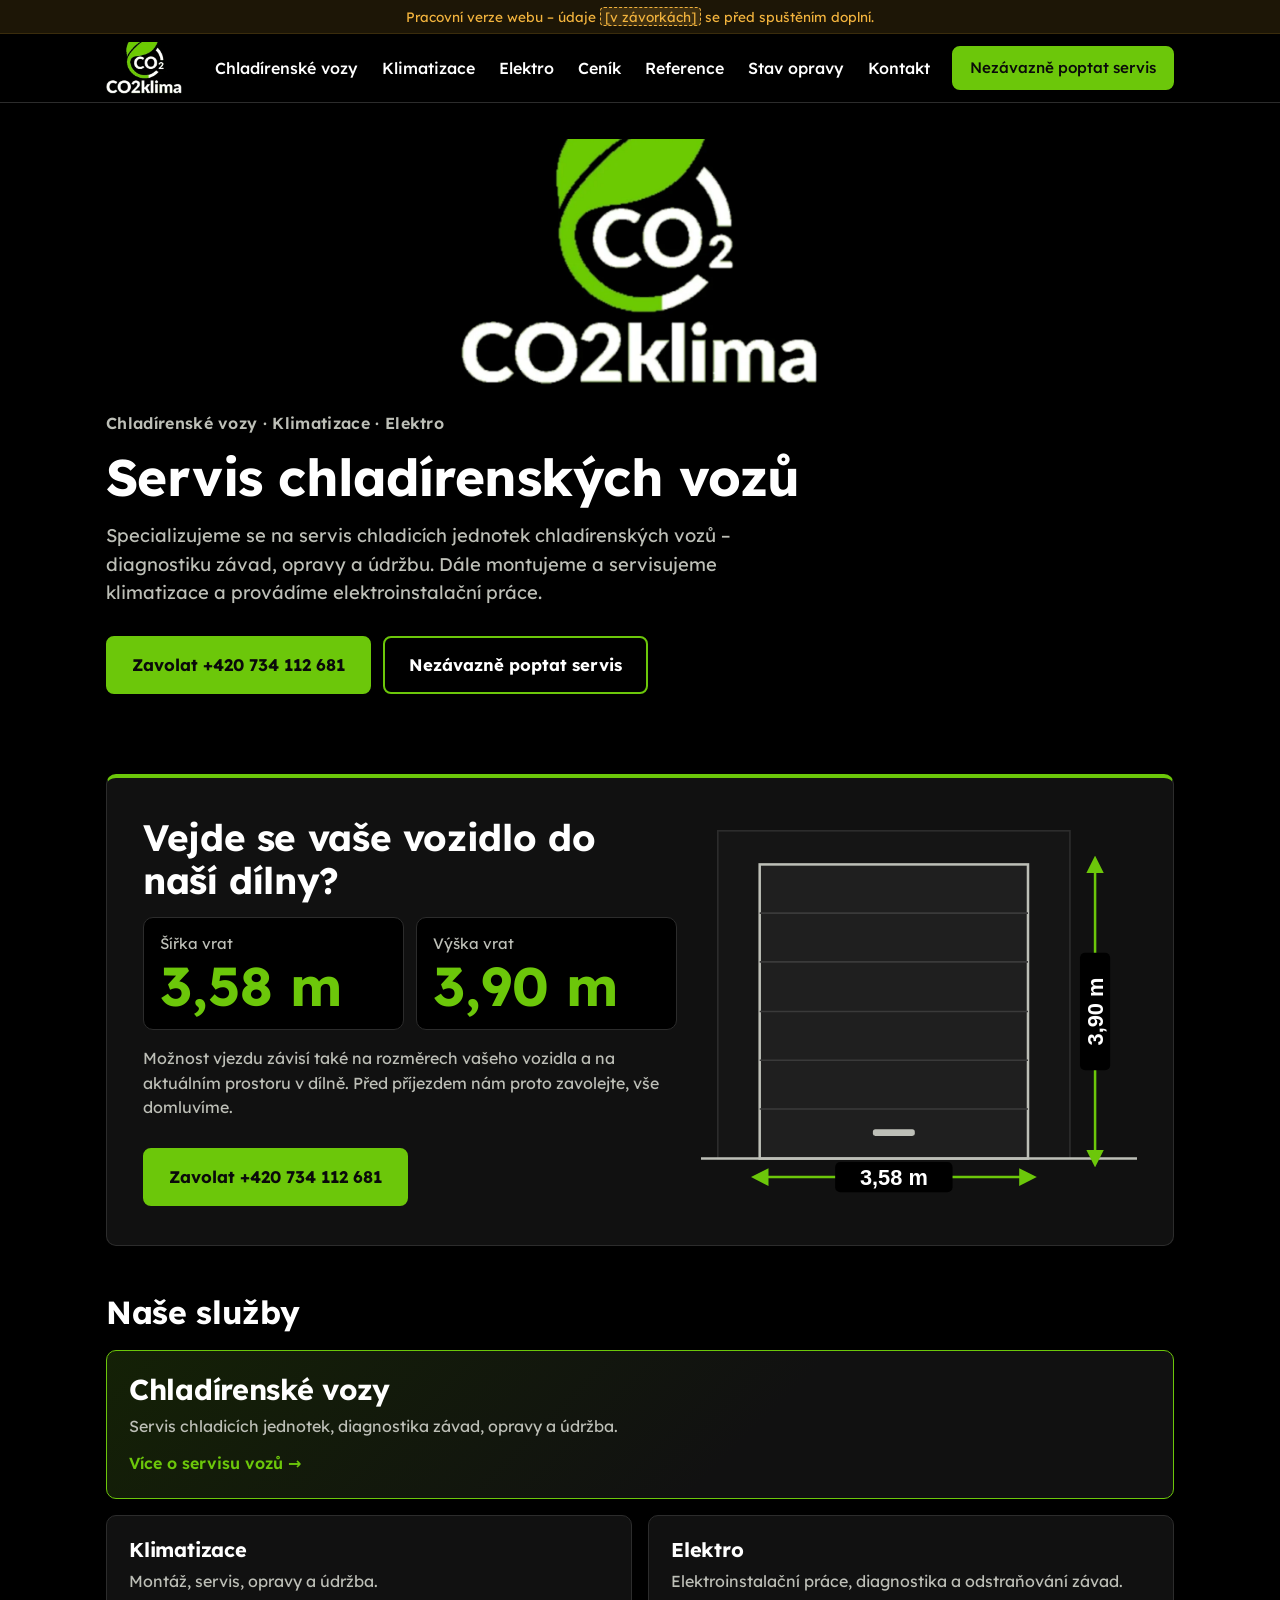
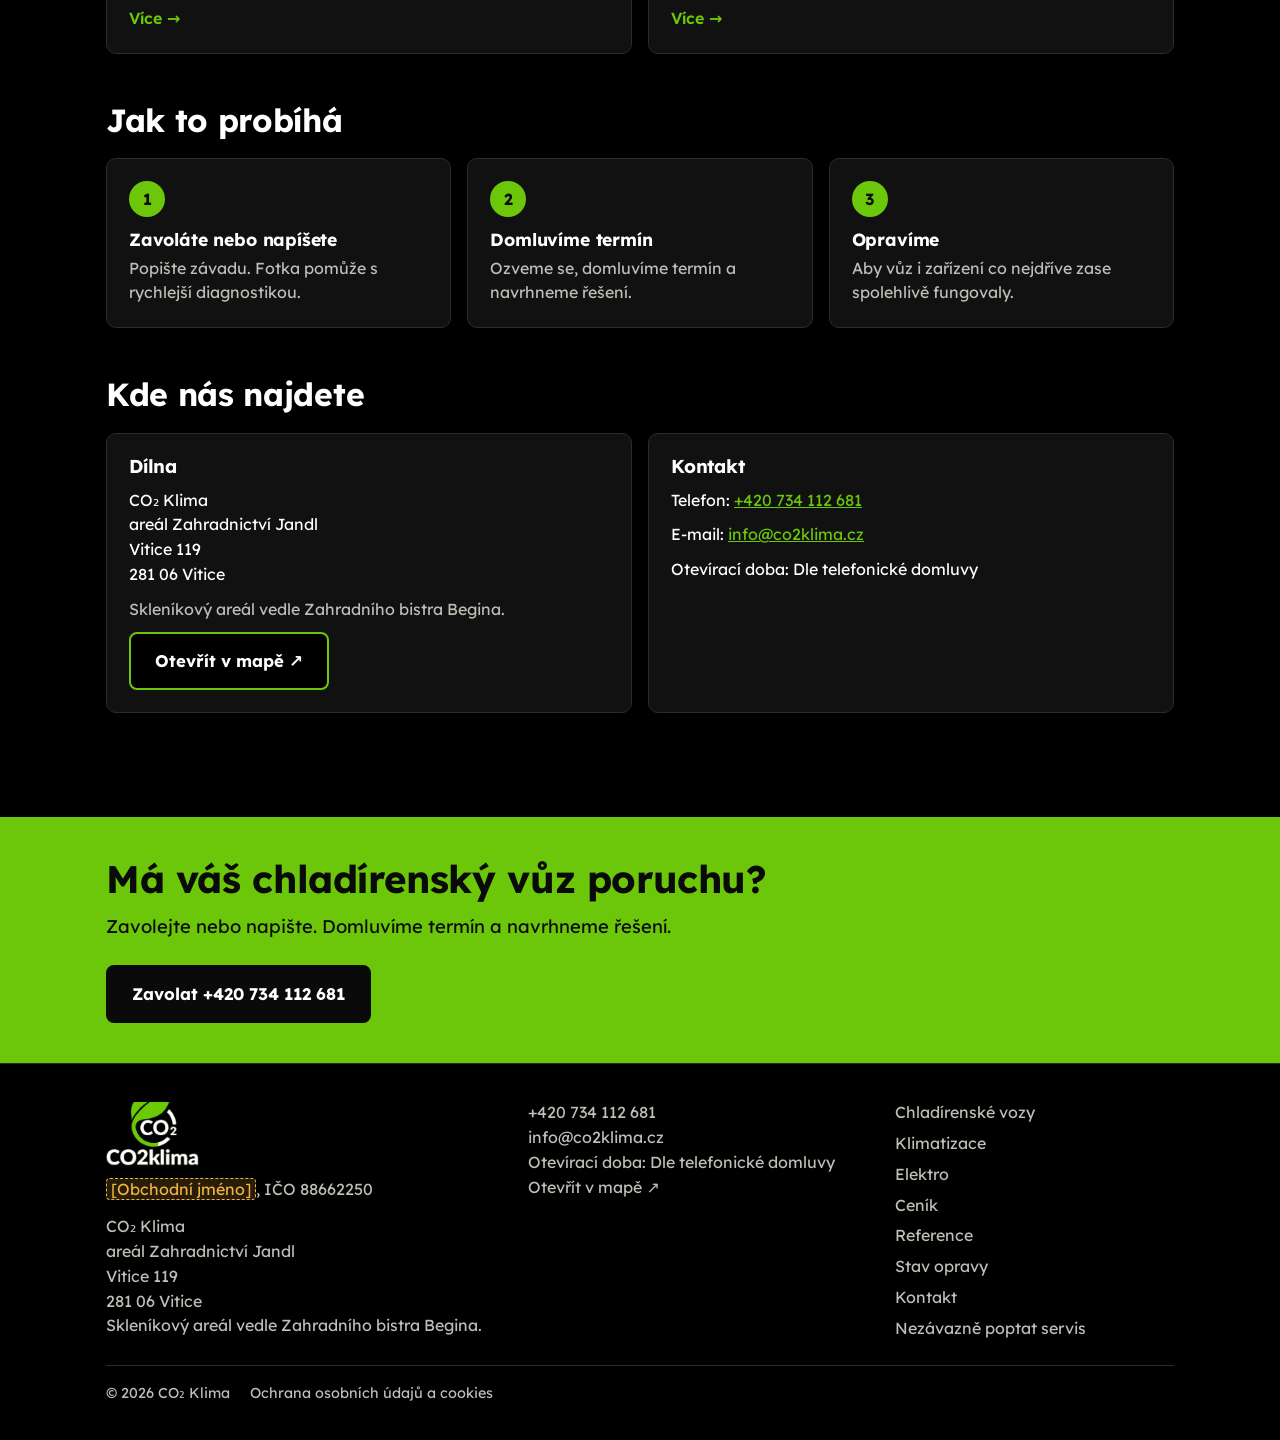
==== commit afcc19f6: "Web podle Markova e-mailu: chladírenské vozy, klimatizace, elektro, dílna a kontakty - Úvod: předsta" ====
--- a/index.html
+++ b/index.html
@@ -3,60 +3,117 @@
 <head>
   <meta charset="utf-8">
   <meta name="viewport" content="width=device-width, initial-scale=1">
-  <title>CO2klima – servis a opravy chladírenských vozů</title>
-  <meta name="description" content="Servis a opravy chladírenských vozů a chladicích dodávek: chladicí agregáty, izolované nástavby, elektroinstalace.">
+  <title>CO₂ Klima – servis chladírenských vozů, klimatizace a elektro</title>
+  <meta name="description" content="Servis chladicích jednotek chladírenských vozů, diagnostika závad, opravy a údržba. Klimatizace a elektroinstalace. Dílna Vitice 119, vrata 3,58 × 3,90 m.">
+  <meta property="og:type" content="website">
+  <meta property="og:locale" content="cs_CZ">
+  <meta property="og:site_name" content="CO₂ Klima">
+  <meta property="og:title" content="CO₂ Klima – servis chladírenských vozů, klimatizace a elektro">
+  <meta property="og:description" content="Servis chladicích jednotek chladírenských vozů, diagnostika závad, opravy a údržba. Klimatizace a elektroinstalace. Dílna Vitice 119, vrata 3,58 × 3,90 m.">
   <meta name="theme-color" content="#000000">
-  <link rel="preconnect" href="https://fonts.googleapis.com">
-  <link rel="preconnect" href="https://fonts.gstatic.com" crossorigin>
-  <link rel="stylesheet" href="https://fonts.googleapis.com/css2?family=Lexend:wght@400;500;600;700&display=swap">
+  <meta name="referrer" content="strict-origin-when-cross-origin">
   <link rel="icon" href="img/logo-maly.png">
+  <link rel="preload" href="fonts/lexend-latin-wght-normal.woff2" as="font" type="font/woff2" crossorigin>
   <link rel="stylesheet" href="css/styl.css">
+  <script type="application/ld+json">
+{
+  "@context": "https://schema.org",
+  "@type": [
+    "AutoRepair",
+    "HVACBusiness"
+  ],
+  "name": "CO₂ Klima",
+  "description": "Servis chladírenských vozů – servis chladicích jednotek, diagnostika závad, opravy a údržba. Klimatizace a elektro.",
+  "telephone": "+420734112681",
+  "email": "info@co2klima.cz",
+  "address": {
+    "@type": "PostalAddress",
+    "streetAddress": "Vitice 119 (areál Zahradnictví Jandl)",
+    "postalCode": "281 06",
+    "addressLocality": "Vitice",
+    "addressCountry": "CZ"
+  },
+  "identifier": {
+    "@type": "PropertyValue",
+    "propertyID": "IČO",
+    "value": "88662250"
+  }
+}
+  </script>
 </head>
 <body data-stranka="uvod">
+  <a class="preskocit" href="#obsah">Přeskočit na obsah</a>
   <header id="hlavicka"></header>
-  <main class="obal">
+  <main id="obsah" class="obal">
     <section class="hero">
-      <img class="hero-logo" src="img/logo.png" alt="CO2klima">
-      <h1>Servis a opravy chladírenských vozů</h1>
-      <p>Opravujeme chladicí agregáty, izolované nástavby i elektroinstalaci chladírenských vozů a chladicích dodávek. Rychle a kvalitně, aby váš vůz co nejdříve zase vyjel.</p>
+      <img class="hero-logo" src="img/logo.webp" width="840" height="578" alt="CO₂ Klima" fetchpriority="high">
+      <p class="hero-sluzby">Chladírenské vozy · Klimatizace · Elektro</p>
+      <h1>Servis chladírenských vozů</h1>
+      <p>Specializujeme se na servis chladicích jednotek chladírenských vozů – diagnostiku závad, opravy a údržbu. Dále montujeme a servisujeme klimatizace a provádíme elektroinstalační práce.</p>
       <div class="akce">
-        <a class="tlacitko" href="servis.html">Poptat opravu</a>
-        <a class="tlacitko druhotne" data-zavolat href="kontakt.html">Zavolat [telefon]</a>
+        <a class="tlacitko" data-zavolat href="tel:+420734112681">Zavolat +420 734 112 681</a>
+        <a class="tlacitko druhotne" href="servis.html">Nezávazně poptat servis</a>
       </div>
     </section>
 
-    <section class="sekce">
-      <h2>Co opravujeme</h2>
-      <div class="rozcestnik" style="margin:0">
-        <a href="sluzby.html#agregaty"><h3>Chladicí agregáty</h3><p>Diagnostika a opravy poruch, pravidelný servis agregátů.</p></a>
-        <a href="sluzby.html#nastavby"><h3>Izolované nástavby</h3><p>Opravy izolovaných nástaveb chladírenských vozů a dodávek.</p></a>
-        <a href="sluzby.html#elektro"><h3>Elektroinstalace</h3><p>Opravy elektroinstalace chladicí techniky ve voze.</p></a>
+    <section class="sekce vrata" aria-labelledby="vrata-nadpis">
+      <div>
+        <h2 id="vrata-nadpis">Vejde se vaše vozidlo do naší dílny?</h2>
+        <dl class="rozmery">
+          <div class="rozmer"><dt>Šířka vrat</dt><dd data-vrata-sirka>3,58 m</dd></div>
+          <div class="rozmer"><dt>Výška vrat</dt><dd data-vrata-vyska>3,90 m</dd></div>
+        </dl>
+        <p class="poznamka">Možnost vjezdu závisí také na rozměrech vašeho vozidla a na aktuálním prostoru v dílně. Před příjezdem nám proto zavolejte, vše domluvíme.</p>
+        <div class="akce"><a class="tlacitko" data-zavolat href="tel:+420734112681">Zavolat +420 734 112 681</a></div>
+      </div>
+      <img class="vrata-obrazek" data-vrata-obrazek src="img/vrata.svg" width="520" height="470" alt="Nákres vrat dílny: šířka 3,58 m, výška 3,90 m" loading="lazy">
+    </section>
+
+    <section class="sekce" aria-labelledby="sluzby-nadpis">
+      <h2 id="sluzby-nadpis">Naše služby</h2>
+      <div class="sluzby-mrizka">
+        <a class="hlavni" href="chladirenske-vozy.html"><h3>Chladírenské vozy</h3><p>Servis chladicích jednotek, diagnostika závad, opravy a údržba.</p><span class="vice">Více o servisu vozů →</span></a>
+        <a href="klimatizace.html"><h3>Klimatizace</h3><p>Montáž, servis, opravy a údržba.</p><span class="vice">Více →</span></a>
+        <a href="elektro.html"><h3>Elektro</h3><p>Elektroinstalační práce, diagnostika a odstraňování závad.</p><span class="vice">Více →</span></a>
       </div>
     </section>
 
-    <section class="sekce">
-      <h2>Jak to probíhá</h2>
+    <section class="sekce" aria-labelledby="postup-nadpis">
+      <h2 id="postup-nadpis">Jak to probíhá</h2>
       <ol class="kroky">
-        <li><h3>Poptáte opravu</h3><p>Vyplňte krátký formulář nebo zavolejte. Fotka závady pomůže.</p></li>
+        <li><h3>Zavoláte nebo napíšete</h3><p>Popište závadu. Fotka pomůže s rychlejší diagnostikou.</p></li>
         <li><h3>Domluvíme termín</h3><p>Ozveme se, domluvíme termín a navrhneme řešení.</p></li>
-        <li><h3>Vůz zase vyjede</h3><p>Opravíme ho co nejdříve, aby mohl zpátky na cestu.</p></li>
+        <li><h3>Opravíme</h3><p>Aby vůz i zařízení co nejdříve zase spolehlivě fungovaly.</p></li>
       </ol>
     </section>
 
-    <section class="sekce">
-      <p class="info"><strong>Potřebujete náhradní díl?</strong> Podívejte se do <a href="obchod.html">obchodu</a> nebo nám pošlete <a href="poptavka.html">poptávku</a>.</p>
+    <section class="sekce" aria-labelledby="adresa-nadpis">
+      <h2 id="adresa-nadpis">Kde nás najdete</h2>
+      <div class="adresa">
+        <div class="karta-info">
+          <h3>Dílna</h3>
+          <p data-adresa>CO₂ Klima<br>areál Zahradnictví Jandl<br>Vitice 119<br>281 06 Vitice</p>
+          <p class="tlumene" data-upresneni>Skleníkový areál vedle Zahradního bistra Begina.</p>
+          <a class="tlacitko druhotne" data-mapa href="https://mapy.cz/zakladni?q=Vitice%20119%2C%20281%2006%20Vitice" target="_blank" rel="noopener">Otevřít v mapě ↗</a>
+        </div>
+        <div class="karta-info">
+          <h3>Kontakt</h3>
+          <p>Telefon: <span data-telefon><a href="tel:+420734112681">+420 734 112 681</a></span></p>
+          <p>E-mail: <span data-email><a href="mailto:info@co2klima.cz">info@co2klima.cz</a></span></p>
+          <p>Otevírací doba: <span data-oteviraci-doba>Dle telefonické domluvy</span></p>
+        </div>
+      </div>
     </section>
   </main>
   <section class="panel-zeleny">
     <div class="obal">
       <h2>Má váš chladírenský vůz poruchu?</h2>
       <p>Zavolejte nebo napište. Domluvíme termín a navrhneme řešení.</p>
-      <a class="tlacitko" data-zavolat href="kontakt.html">Zavolat [telefon]</a>
+      <a class="tlacitko" data-zavolat href="tel:+420734112681">Zavolat +420 734 112 681</a>
     </div>
   </section>
   <footer id="paticka"></footer>
-  <script src="js/config.js"></script>
-  <script src="js/produkty.js"></script>
-  <script src="js/app.js"></script>
+  <script src="js/config.js" defer></script>
+  <script src="js/app.js" defer></script>
 </body>
 </html>
--- a/css/styl.css
+++ b/css/styl.css
@@ -1,4 +1,11 @@
-/* Vizuál CO2klima podle Markova návrhu: černé pozadí, limetková zelená, výrazné bílé nadpisy. */
+/* Vizuál CO₂ Klima podle Markova návrhu: černé pozadí, limetková zelená, výrazné bílé nadpisy. */
+/* Písmo Lexend je uložené přímo na webu (fonts/, licence OFL) – žádné načítání z Google. */
+@font-face { font-family: "Lexend"; font-style: normal; font-display: swap; font-weight: 100 900;
+  src: url("../fonts/lexend-latin-ext-wght-normal.woff2") format("woff2");
+  unicode-range: U+0100-02AF,U+0304,U+0308,U+0329,U+1E00-1E9F,U+1EF2-1EFF,U+2020,U+20A0-20AB,U+20AD-20C0,U+2113,U+2C60-2C7F,U+A720-A7FF; }
+@font-face { font-family: "Lexend"; font-style: normal; font-display: swap; font-weight: 100 900;
+  src: url("../fonts/lexend-latin-wght-normal.woff2") format("woff2");
+  unicode-range: U+0000-00FF,U+0131,U+0152-0153,U+02BB-02BC,U+02C6,U+02DA,U+02DC,U+0304,U+0308,U+0329,U+2000-206F,U+20AC,U+2122,U+2191,U+2193,U+2212,U+2215,U+FEFF,U+FFFD; }
 :root {
   --pozadi: #000000;
   --plocha: #111111;
@@ -14,6 +21,10 @@
 }
 
 * { box-sizing: border-box; }
+[hidden] { display: none !important; }
+html { -webkit-text-size-adjust: 100%; }
+img { max-width: 100%; }
+:focus-visible { outline: 3px solid var(--zelena); outline-offset: 2px; }
 body {
   margin: 0;
   font-family: "Lexend", system-ui, -apple-system, "Segoe UI", Roboto, sans-serif;
@@ -32,13 +43,16 @@
 .logo { display: flex; align-items: center; text-decoration: none; }
 .logo img { height: 52px; width: auto; display: block; }
 .menu { display: flex; gap: 4px; flex-wrap: wrap; }
-.menu a { padding: 8px 12px; border-radius: 8px; text-decoration: none; color: var(--text); font-weight: 500; }
+.menu a { padding: 8px 10px; border-radius: 8px; text-decoration: none; color: var(--text); font-weight: 500; }
 .menu a:hover { color: var(--zelena); }
 .menu a[aria-current="page"] { color: var(--zelena); box-shadow: inset 0 -2px 0 var(--zelena); border-radius: 0; }
 .menu-tlacitko { display: none; }
 .odznak { background: var(--zelena); color: var(--na-zelene); border-radius: 99px; padding: 0 7px; font-size: .8rem; font-weight: 700; margin-left: 4px; }
 
-@media (max-width: 760px) {
+.hlavicka-tel { margin-left: auto; color: #fff; font-weight: 700; text-decoration: none; white-space: nowrap; }
+.hlavicka-tel:hover { color: var(--zelena); }
+@media (min-width: 1181px) { .hlavicka-tel { display: none; } }
+@media (max-width: 1180px) {
   .menu-tlacitko { display: block; background: none; border: 2px solid var(--zelena); border-radius: 8px; padding: 6px 14px; color: var(--text); font: inherit; font-weight: 600; }
   .menu { display: none; width: 100%; flex-direction: column; padding-bottom: 12px; }
   .menu.otevreno { display: flex; }
@@ -46,7 +60,7 @@
 
 /* Úvod */
 .hero { padding: 8px 0 32px; }
-.hero-logo { display: block; width: min(420px, 100%); height: auto; margin: 0 auto 24px; }
+.hero-logo { display: block; width: min(360px, 80%); height: auto; margin: 0 auto 24px; }
 .hero h1 { margin: 0 0 16px; font-size: clamp(2rem, 6vw, 3.2rem); max-width: 760px; }
 .hero p { max-width: 640px; font-size: 1.15rem; color: var(--tlumeny); margin: 0; }
 .rozcestnik { display: grid; grid-template-columns: repeat(auto-fit, minmax(230px, 1fr)); gap: 16px; margin: 40px 0; }
@@ -159,7 +173,7 @@
 .menu a.menu-cta { padding: 8px 16px; font-size: .95rem; color: var(--na-zelene); margin-left: 8px; }
 .menu a.menu-cta:hover { color: var(--na-zelene); }
 .menu a.menu-cta[aria-current="page"] { box-shadow: none; border-radius: 8px; color: var(--na-zelene); }
-@media (max-width: 760px) {
+@media (max-width: 1180px) {
   .menu { align-items: stretch; }
   .menu a.menu-cta { margin: 8px 0 0; }
 }
@@ -200,3 +214,95 @@
 .reference { background: var(--plocha); border: 1px solid var(--okraj); border-radius: var(--radius); padding: 20px; margin: 0 0 16px; }
 .reference blockquote { margin: 0 0 8px; }
 .reference figcaption { color: var(--tlumeny); }
+
+/* Úvod – tlačítka a krátké představení */
+.hero-sluzby { color: var(--zelena); font-weight: 600; letter-spacing: .02em; margin: 0 0 12px !important; font-size: 1rem !important; }
+
+/* Dílna – „Vejde se vaše vozidlo do naší dílny?“ */
+.vrata { display: grid; grid-template-columns: 1fr; gap: 24px; align-items: center; background: var(--plocha); border: 1px solid var(--okraj); border-top: 4px solid var(--zelena); border-radius: var(--radius); padding: 28px 22px; }
+.vrata h2 { margin: 0 0 16px; font-size: clamp(1.6rem, 4.5vw, 2.3rem); }
+.rozmery { display: grid; grid-template-columns: 1fr 1fr; gap: 12px; margin: 0 0 16px; }
+.rozmer { background: var(--pozadi); border: 1px solid var(--okraj); border-radius: var(--radius); padding: 14px 16px; }
+.rozmer dt { color: var(--tlumeny); font-size: .95rem; }
+.rozmer dd { margin: 2px 0 0; font-size: clamp(2.2rem, 7vw, 3.4rem); font-weight: 700; color: var(--zelena); line-height: 1.05; white-space: nowrap; }
+.vrata .poznamka { color: var(--tlumeny); margin: 0; }
+.vrata-obrazek { width: 100%; max-width: 460px; height: auto; justify-self: center; }
+@media (min-width: 820px) { .vrata { grid-template-columns: 1.1fr .9fr; padding: 36px; } }
+
+/* Služby na úvodu – chladírenské vozy jako hlavní */
+.sluzby-mrizka { display: grid; gap: 16px; grid-template-columns: 1fr; }
+.sluzby-mrizka a { display: block; background: var(--plocha); border: 1px solid var(--okraj); border-radius: var(--radius); padding: 22px; text-decoration: none; color: var(--text); transition: border-color .15s; }
+.sluzby-mrizka a:hover { border-color: var(--zelena); }
+.sluzby-mrizka h3 { margin: 0 0 8px; font-size: 1.25rem; }
+.sluzby-mrizka p { margin: 0; color: var(--tlumeny); }
+.sluzby-mrizka .hlavni { border-color: var(--zelena); background: linear-gradient(135deg, #142106, var(--plocha) 60%); }
+.sluzby-mrizka .hlavni h3 { font-size: clamp(1.4rem, 3.5vw, 1.8rem); }
+.sluzby-mrizka .vice { display: inline-block; margin-top: 12px; color: var(--zelena); font-weight: 600; }
+@media (min-width: 760px) { .sluzby-mrizka { grid-template-columns: 1fr 1fr; } .sluzby-mrizka .hlavni { grid-column: 1 / -1; } }
+
+/* Adresa dílny */
+.adresa { display: grid; gap: 16px; grid-template-columns: 1fr; }
+@media (min-width: 760px) { .adresa { grid-template-columns: 1fr 1fr; } }
+.adresa .karta-info { background: var(--plocha); border: 1px solid var(--okraj); border-radius: var(--radius); padding: 22px; }
+.adresa h3 { margin: 0 0 10px; }
+.adresa p { margin: 0 0 10px; }
+.tlumene { color: var(--tlumeny); }
+
+/* Stránky služeb */
+.seznam-sluzeb { list-style: none; padding: 0; margin: 0 0 24px; display: grid; gap: 10px; grid-template-columns: repeat(auto-fit, minmax(220px, 1fr)); }
+.seznam-sluzeb li { background: var(--plocha); border: 1px solid var(--okraj); border-left: 4px solid var(--zelena); border-radius: var(--radius); padding: 16px 18px; font-weight: 600; }
+
+/* Formulář – stav napojení, chyby, výsledek */
+.stav-napojeni { background: #1d1606; border: 1px solid #3a2c0c; color: var(--varovani); border-radius: 8px; padding: 12px 14px; font-size: .95rem; }
+.stav-napojeni strong { color: var(--varovani); }
+.stav-napojeni a, .stav.upozorneni a { color: #fff; }
+.chyba { color: #ff8a7a; font-weight: 500; font-size: .9rem; }
+[aria-invalid="true"] { border-color: #ff8a7a !important; }
+.souhrn-chyb { margin: 0; color: #ff8a7a; font-weight: 600; }
+.stav.upozorneni { background: #1d1606; border: 1px solid #3a2c0c; border-radius: 8px; padding: 12px 14px; font-weight: 400; }
+.stav.uspech { background: #142106; border: 1px solid var(--zelena); border-radius: 8px; padding: 12px 14px; }
+.nahled-soubor { background: var(--pozadi); border: 1px solid var(--okraj); border-radius: 8px; padding: 6px 10px; font-size: .85rem; }
+
+/* Ceník */
+.cenik-skupina { margin-bottom: 28px; max-width: 760px; }
+.cenik-skupina h2 { font-size: 1.3rem; margin: 0 0 10px; color: var(--zelena); }
+.cenik-skupina td:last-child { text-align: right; white-space: nowrap; font-weight: 600; }
+@media (max-width: 600px) { .cenik-skupina .tabulka thead { display: table-header-group; } .cenik-skupina .tabulka tr { display: table-row; } .cenik-skupina .tabulka td { padding: 10px 12px; border-bottom: 1px solid var(--okraj); } }
+
+/* Fotogalerie */
+.galerie-mrizka { display: grid; gap: 12px; grid-template-columns: repeat(auto-fill, minmax(200px, 1fr)); margin-top: 16px; }
+.galerie-polozka { position: relative; padding: 0; border: 1px solid var(--okraj); border-radius: var(--radius); overflow: hidden; background: var(--plocha); cursor: zoom-in; aspect-ratio: 4 / 3; }
+.galerie-polozka img { width: 100%; height: 100%; object-fit: cover; display: block; }
+.galerie-polozka span { position: absolute; left: 0; right: 0; bottom: 0; padding: 8px 10px; background: rgba(0, 0, 0, .75); color: #fff; font: inherit; font-size: .85rem; text-align: left; }
+.lightbox { background: #000; color: #fff; border: 1px solid var(--okraj); border-radius: var(--radius); padding: 12px; max-width: min(96vw, 1100px); }
+.lightbox::backdrop { background: rgba(0, 0, 0, .85); }
+.lightbox img { display: block; max-height: 80vh; width: auto; margin: 0 auto; }
+.lightbox p { margin: 8px 0 0; color: var(--tlumeny); }
+.lightbox-zavrit { position: absolute; top: 8px; right: 8px; background: #000; color: #fff; border: 1px solid var(--okraj); border-radius: 50%; width: 36px; height: 36px; cursor: pointer; }
+
+/* Patička – právní řádek */
+.paticka { grid-template-columns: 1fr 1fr; }
+.paticka-pravni { grid-column: 1 / -1; display: flex; flex-wrap: wrap; gap: 8px 20px; border-top: 1px solid var(--okraj); padding-top: 16px; font-size: .9rem; }
+.odkaz { background: none; border: none; color: var(--tlumeny); font: inherit; padding: 0; cursor: pointer; text-decoration: underline; }
+@media (min-width: 761px) { .paticka { grid-template-columns: 1.4fr 1.2fr 1fr; } }
+
+/* Lišta cookies (jen když je v config.js nastavená analytika) */
+#cookies-lista { position: fixed; left: 16px; right: 16px; bottom: 16px; z-index: 50; max-width: 640px; margin: 0 auto; background: var(--plocha); border: 1px solid var(--zelena); border-radius: var(--radius); padding: 16px 18px; box-shadow: 0 8px 30px rgba(0, 0, 0, .6); }
+#cookies-lista p { margin: 0; color: var(--tlumeny); }
+#cookies-lista .akce { margin-top: 12px; }
+
+/* Textové stránky (zásady) */
+.text-stranka { max-width: 760px; }
+.text-stranka h2 { margin-top: 32px; font-size: 1.3rem; }
+.text-stranka p, .text-stranka li { color: var(--tlumeny); }
+.text-stranka strong { color: #fff; }
+
+/* Přístupnost a drobnosti */
+.preskocit { position: absolute; left: -9999px; top: 8px; z-index: 100; background: var(--zelena); color: var(--na-zelene); padding: 8px 14px; border-radius: 8px; font-weight: 700; }
+.preskocit:focus { left: 8px; }
+.h3 { font-size: 1.2rem; margin: 0 0 10px; }
+.pracovni-blok { display: inline-block; background: rgba(242, 179, 61, .16); color: var(--varovani); border: 1px dashed var(--varovani); border-radius: 4px; padding: 0 6px; }
+label.zaskrt { flex-wrap: wrap; }
+label.zaskrt > span:not(.chyba) { flex: 1; min-width: 0; }
+label.zaskrt .chyba { flex-basis: 100%; padding-left: 26px; }
+input, select, textarea { scroll-margin-top: 110px; }
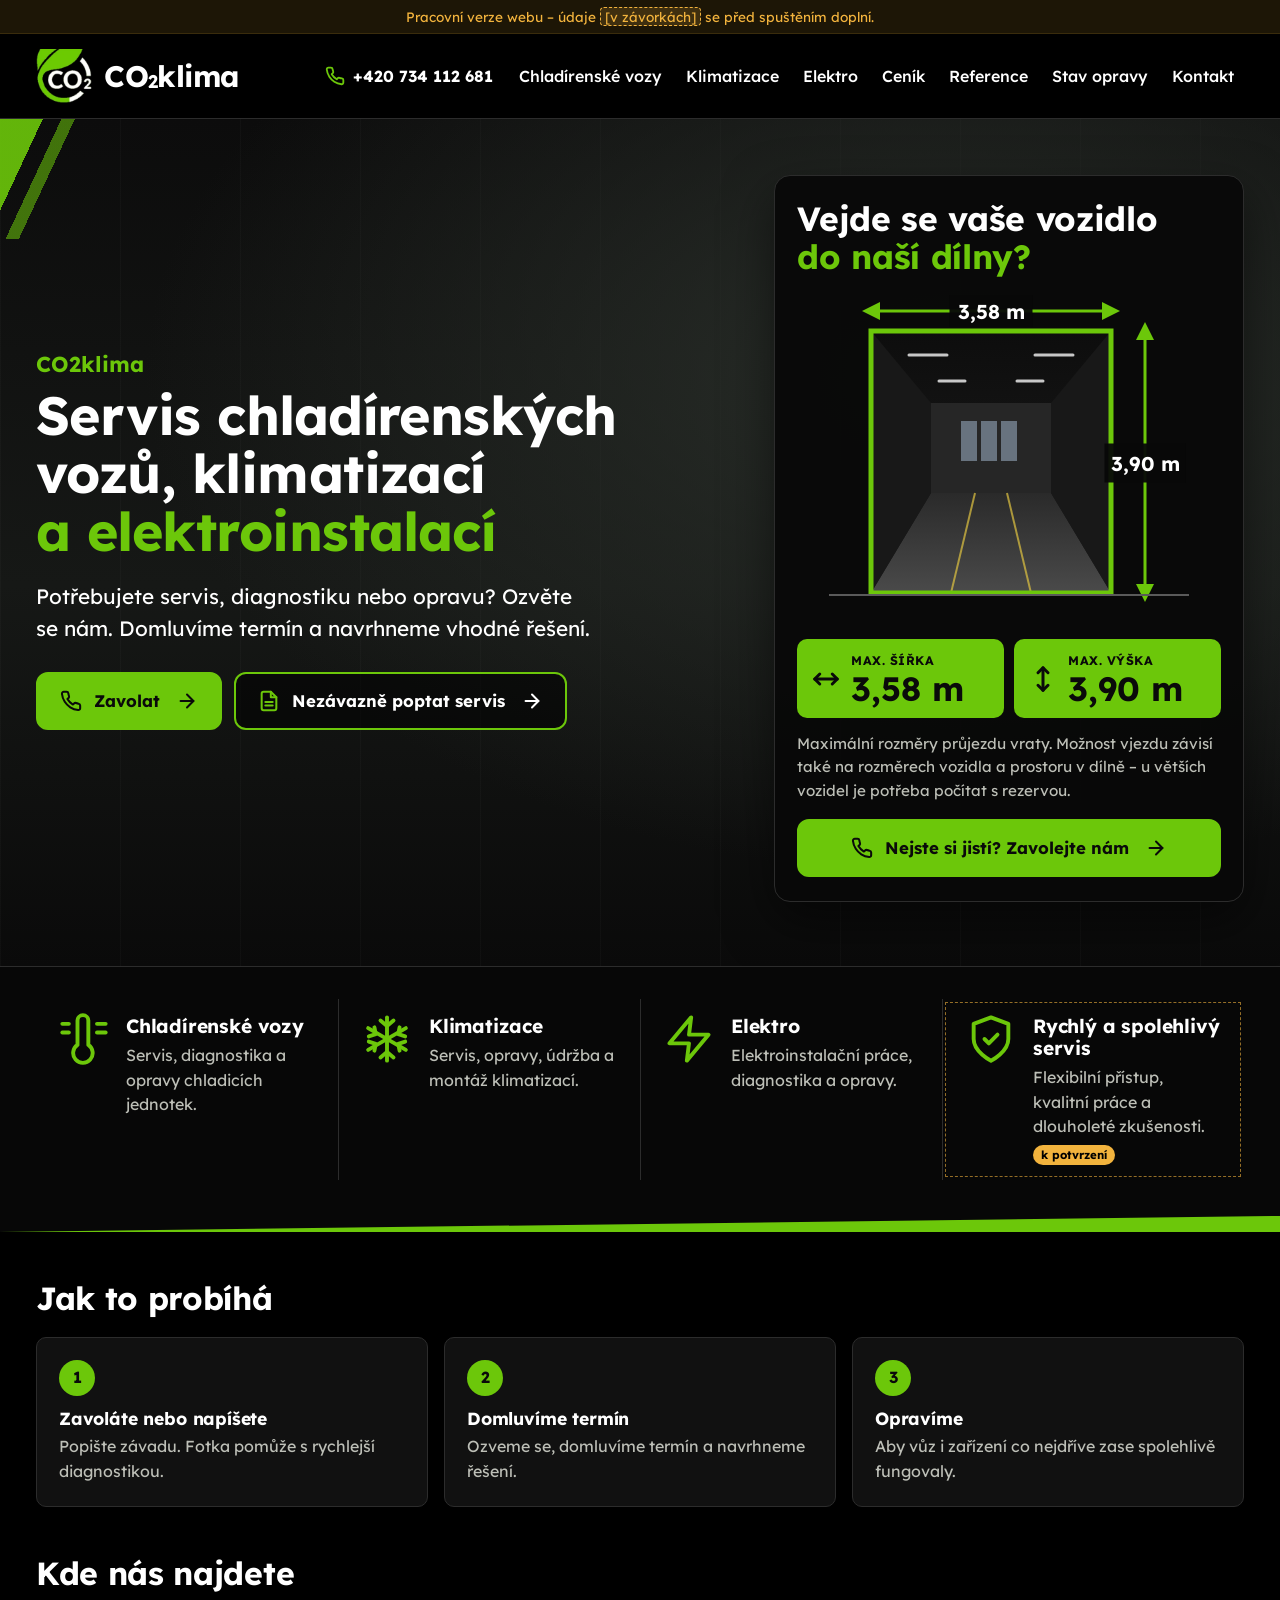
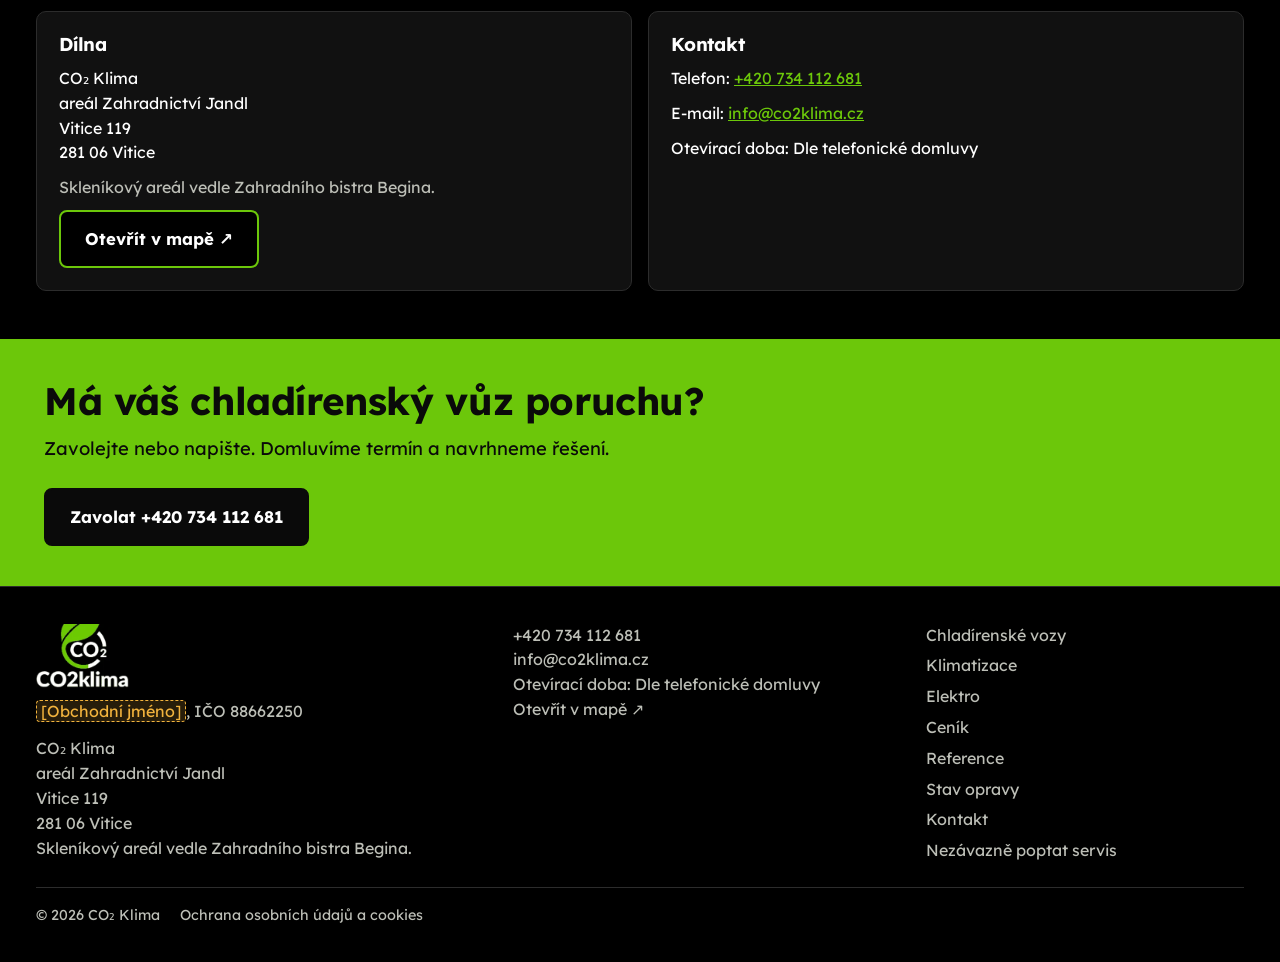
==== commit cd456995: "Úvod podle Markova grafického návrhu - Úvodní blok přes celou šířku: CO2klima, „Servis chladírenskýc" ====
--- a/index.html
+++ b/index.html
@@ -3,16 +3,16 @@
 <head>
   <meta charset="utf-8">
   <meta name="viewport" content="width=device-width, initial-scale=1">
-  <title>CO₂ Klima – servis chladírenských vozů, klimatizace a elektro</title>
+  <title>CO₂ Klima – servis chladírenských vozů, klimatizací a elektroinstalací</title>
   <meta name="description" content="Servis chladicích jednotek chladírenských vozů, diagnostika závad, opravy a údržba. Klimatizace a elektroinstalace. Dílna Vitice 119, vrata 3,58 × 3,90 m.">
   <meta property="og:type" content="website">
   <meta property="og:locale" content="cs_CZ">
   <meta property="og:site_name" content="CO₂ Klima">
-  <meta property="og:title" content="CO₂ Klima – servis chladírenských vozů, klimatizace a elektro">
+  <meta property="og:title" content="CO₂ Klima – servis chladírenských vozů, klimatizací a elektroinstalací">
   <meta property="og:description" content="Servis chladicích jednotek chladírenských vozů, diagnostika závad, opravy a údržba. Klimatizace a elektroinstalace. Dílna Vitice 119, vrata 3,58 × 3,90 m.">
   <meta name="theme-color" content="#000000">
   <meta name="referrer" content="strict-origin-when-cross-origin">
-  <link rel="icon" href="img/logo-maly.png">
+  <link rel="icon" href="img/znak.png">
   <link rel="preload" href="fonts/lexend-latin-wght-normal.woff2" as="font" type="font/woff2" crossorigin>
   <link rel="stylesheet" href="css/styl.css">
   <script type="application/ld+json">
@@ -44,40 +44,45 @@
 <body data-stranka="uvod">
   <a class="preskocit" href="#obsah">Přeskočit na obsah</a>
   <header id="hlavicka"></header>
-  <main id="obsah" class="obal">
-    <section class="hero">
-      <img class="hero-logo" src="img/logo.webp" width="840" height="578" alt="CO₂ Klima" fetchpriority="high">
-      <p class="hero-sluzby">Chladírenské vozy · Klimatizace · Elektro</p>
-      <h1>Servis chladírenských vozů</h1>
-      <p>Specializujeme se na servis chladicích jednotek chladírenských vozů – diagnostiku závad, opravy a údržbu. Dále montujeme a servisujeme klimatizace a provádíme elektroinstalační práce.</p>
-      <div class="akce">
-        <a class="tlacitko" data-zavolat href="tel:+420734112681">Zavolat +420 734 112 681</a>
-        <a class="tlacitko druhotne" href="servis.html">Nezávazně poptat servis</a>
+  <main id="obsah">
+    <section class="uvod-hero" data-uvod-hero>
+      <div class="obal uvod-mrizka">
+        <div class="uvod-obsah">
+          <p class="nadtitul">CO2klima</p>
+          <h1>Servis chladírenských vozů, klimatizací <span class="zelena">a elektroinstalací</span></h1>
+          <p class="perex">Potřebujete servis, diagnostiku nebo opravu? Ozvěte se nám. Domluvíme termín a navrhneme vhodné řešení.</p>
+          <div class="akce">
+            <a class="tlacitko tlacitko-ikona" data-zavolat="kratce" href="tel:+420734112681" aria-label="Zavolat +420 734 112 681"><svg class="ikona" viewBox="0 0 24 24" aria-hidden="true"><path d="M22 16.92v3a2 2 0 0 1-2.18 2 19.79 19.79 0 0 1-8.63-3.07 19.5 19.5 0 0 1-6-6 19.79 19.79 0 0 1-3.07-8.67A2 2 0 0 1 4.11 2h3a2 2 0 0 1 2 1.72 12.84 12.84 0 0 0 .7 2.81 2 2 0 0 1-.45 2.11L8.09 9.91a16 16 0 0 0 6 6l1.27-1.27a2 2 0 0 1 2.11-.45 12.84 12.84 0 0 0 2.81.7A2 2 0 0 1 22 16.92z"/></svg><span>Zavolat</span><svg class="ikona sipka" viewBox="0 0 24 24" aria-hidden="true"><line x1="5" y1="12" x2="19" y2="12"/><polyline points="12 5 19 12 12 19"/></svg></a>
+            <a class="tlacitko druhotne tlacitko-ikona" href="servis.html"><svg class="ikona" viewBox="0 0 24 24" aria-hidden="true"><path d="M14 2H6a2 2 0 0 0-2 2v16a2 2 0 0 0 2 2h12a2 2 0 0 0 2-2V8z"/><polyline points="14 2 14 8 20 8"/><line x1="16" y1="13" x2="8" y2="13"/><line x1="16" y1="17" x2="8" y2="17"/></svg><span>Nezávazně poptat servis</span><svg class="ikona sipka" viewBox="0 0 24 24" aria-hidden="true"><line x1="5" y1="12" x2="19" y2="12"/><polyline points="12 5 19 12 12 19"/></svg></a>
+          </div>
+        </div>
+        <section class="vrata-karta" aria-labelledby="vrata-nadpis">
+        <h2 id="vrata-nadpis">Vejde se vaše vozidlo <span class="zelena">do naší dílny?</span></h2>
+        <figure class="vrata-nakres">
+          <img data-vrata-obrazek src="img/vrata.svg" width="360" height="330" alt="Nákres vrat dílny: šířka 3,58 m, výška 3,90 m">
+          <span class="kota kota-sirka" data-vrata-sirka>3,58 m</span>
+          <span class="kota kota-vyska" data-vrata-vyska>3,90 m</span>
+        </figure>
+        <dl class="vrata-dlazdice">
+          <div><svg class="ikona-dlazdice" viewBox="0 0 24 24" aria-hidden="true"><line x1="3" y1="12" x2="21" y2="12"/><polyline points="7 8 3 12 7 16"/><polyline points="17 8 21 12 17 16"/></svg><dt>Max. šířka</dt><dd data-vrata-sirka>3,58 m</dd></div>
+          <div><svg class="ikona-dlazdice" viewBox="0 0 24 24" aria-hidden="true"><line x1="12" y1="3" x2="12" y2="21"/><polyline points="8 7 12 3 16 7"/><polyline points="8 17 12 21 16 17"/></svg><dt>Max. výška</dt><dd data-vrata-vyska>3,90 m</dd></div>
+        </dl>
+        <p class="vrata-poznamka">Maximální rozměry průjezdu vraty. Možnost vjezdu závisí také na rozměrech vozidla a prostoru v dílně – u větších vozidel je potřeba počítat s rezervou.</p>
+        <a class="tlacitko tlacitko-ikona plna-sirka" data-zavolat="kratce" href="tel:+420734112681" aria-label="Zavolat +420 734 112 681"><svg class="ikona" viewBox="0 0 24 24" aria-hidden="true"><path d="M22 16.92v3a2 2 0 0 1-2.18 2 19.79 19.79 0 0 1-8.63-3.07 19.5 19.5 0 0 1-6-6 19.79 19.79 0 0 1-3.07-8.67A2 2 0 0 1 4.11 2h3a2 2 0 0 1 2 1.72 12.84 12.84 0 0 0 .7 2.81 2 2 0 0 1-.45 2.11L8.09 9.91a16 16 0 0 0 6 6l1.27-1.27a2 2 0 0 1 2.11-.45 12.84 12.84 0 0 0 2.81.7A2 2 0 0 1 22 16.92z"/></svg><span>Nejste si jistí? Zavolejte nám</span><svg class="ikona sipka" viewBox="0 0 24 24" aria-hidden="true"><line x1="5" y1="12" x2="19" y2="12"/><polyline points="12 5 19 12 12 19"/></svg></a>
+      </section>
       </div>
     </section>
 
-    <section class="sekce vrata" aria-labelledby="vrata-nadpis">
-      <div>
-        <h2 id="vrata-nadpis">Vejde se vaše vozidlo do naší dílny?</h2>
-        <dl class="rozmery">
-          <div class="rozmer"><dt>Šířka vrat</dt><dd data-vrata-sirka>3,58 m</dd></div>
-          <div class="rozmer"><dt>Výška vrat</dt><dd data-vrata-vyska>3,90 m</dd></div>
-        </dl>
-        <p class="poznamka">Možnost vjezdu závisí také na rozměrech vašeho vozidla a na aktuálním prostoru v dílně. Před příjezdem nám proto zavolejte, vše domluvíme.</p>
-        <div class="akce"><a class="tlacitko" data-zavolat href="tel:+420734112681">Zavolat +420 734 112 681</a></div>
-      </div>
-      <img class="vrata-obrazek" data-vrata-obrazek src="img/vrata.svg" width="520" height="470" alt="Nákres vrat dílny: šířka 3,58 m, výška 3,90 m" loading="lazy">
-    </section>
-
-    <section class="sekce" aria-labelledby="sluzby-nadpis">
-      <h2 id="sluzby-nadpis">Naše služby</h2>
-      <div class="sluzby-mrizka">
-        <a class="hlavni" href="chladirenske-vozy.html"><h3>Chladírenské vozy</h3><p>Servis chladicích jednotek, diagnostika závad, opravy a údržba.</p><span class="vice">Více o servisu vozů →</span></a>
-        <a href="klimatizace.html"><h3>Klimatizace</h3><p>Montáž, servis, opravy a údržba.</p><span class="vice">Více →</span></a>
-        <a href="elektro.html"><h3>Elektro</h3><p>Elektroinstalační práce, diagnostika a odstraňování závad.</p><span class="vice">Více →</span></a>
+    <section class="pruh-sluzeb" aria-label="Služby">
+      <div class="obal pruh-mrizka">
+        <a class="pruh-polozka" href="chladirenske-vozy.html"><svg class="ikona-velka" viewBox="0 0 24 24" aria-hidden="true"><path d="M14 14.76V3.5a2.5 2.5 0 0 0-5 0v11.26a4.5 4.5 0 1 0 5 0z"/><line x1="18" y1="5" x2="22" y2="5"/><line x1="18" y1="9" x2="22" y2="9"/><line x1="2" y1="5" x2="5" y2="5"/><line x1="2" y1="9" x2="5" y2="9"/></svg><div><h3>Chladírenské vozy</h3><p>Servis, diagnostika a opravy chladicích jednotek.</p></div></a>
+        <a class="pruh-polozka" href="klimatizace.html"><svg class="ikona-velka" viewBox="0 0 24 24" aria-hidden="true"><line x1="12" y1="2" x2="12" y2="22"/><line x1="3.3" y1="7" x2="20.7" y2="17"/><line x1="3.3" y1="17" x2="20.7" y2="7"/><polyline points="9 3.5 12 6 15 3.5"/><polyline points="9 20.5 12 18 15 20.5"/><polyline points="3.6 10.8 6.8 9.8 6.2 6.6"/><polyline points="20.4 13.2 17.2 14.2 17.8 17.4"/><polyline points="3.6 13.2 6.8 14.2 6.2 17.4"/><polyline points="20.4 10.8 17.2 9.8 17.8 6.6"/></svg><div><h3>Klimatizace</h3><p>Servis, opravy, údržba a montáž klimatizací.</p></div></a>
+        <a class="pruh-polozka" href="elektro.html"><svg class="ikona-velka" viewBox="0 0 24 24" aria-hidden="true"><polygon points="13 2 3 14 12 14 11 22 21 10 12 10 13 2"/></svg><div><h3>Elektro</h3><p>Elektroinstalační práce, diagnostika a opravy.</p></div></a>
+        <div data-vyhody></div>
       </div>
     </section>
 
+    <div class="obal">
     <section class="sekce" aria-labelledby="postup-nadpis">
       <h2 id="postup-nadpis">Jak to probíhá</h2>
       <ol class="kroky">
@@ -104,6 +109,7 @@
         </div>
       </div>
     </section>
+    </div>
   </main>
   <section class="panel-zeleny">
     <div class="obal">
--- a/css/styl.css
+++ b/css/styl.css
@@ -34,7 +34,7 @@
 }
 a { color: var(--zelena); }
 h1, h2, h3 { line-height: 1.15; font-weight: 700; letter-spacing: -.01em; }
-.obal { max-width: 1100px; margin: 0 auto; padding: 0 16px; }
+.obal { max-width: 1240px; margin: 0 auto; padding: 0 16px; }
 main.obal { padding-top: 28px; padding-bottom: 56px; }
 
 /* Hlavička */
@@ -218,17 +218,6 @@
 /* Úvod – tlačítka a krátké představení */
 .hero-sluzby { color: var(--zelena); font-weight: 600; letter-spacing: .02em; margin: 0 0 12px !important; font-size: 1rem !important; }
 
-/* Dílna – „Vejde se vaše vozidlo do naší dílny?“ */
-.vrata { display: grid; grid-template-columns: 1fr; gap: 24px; align-items: center; background: var(--plocha); border: 1px solid var(--okraj); border-top: 4px solid var(--zelena); border-radius: var(--radius); padding: 28px 22px; }
-.vrata h2 { margin: 0 0 16px; font-size: clamp(1.6rem, 4.5vw, 2.3rem); }
-.rozmery { display: grid; grid-template-columns: 1fr 1fr; gap: 12px; margin: 0 0 16px; }
-.rozmer { background: var(--pozadi); border: 1px solid var(--okraj); border-radius: var(--radius); padding: 14px 16px; }
-.rozmer dt { color: var(--tlumeny); font-size: .95rem; }
-.rozmer dd { margin: 2px 0 0; font-size: clamp(2.2rem, 7vw, 3.4rem); font-weight: 700; color: var(--zelena); line-height: 1.05; white-space: nowrap; }
-.vrata .poznamka { color: var(--tlumeny); margin: 0; }
-.vrata-obrazek { width: 100%; max-width: 460px; height: auto; justify-self: center; }
-@media (min-width: 820px) { .vrata { grid-template-columns: 1.1fr .9fr; padding: 36px; } }
-
 /* Služby na úvodu – chladírenské vozy jako hlavní */
 .sluzby-mrizka { display: grid; gap: 16px; grid-template-columns: 1fr; }
 .sluzby-mrizka a { display: block; background: var(--plocha); border: 1px solid var(--okraj); border-radius: var(--radius); padding: 22px; text-decoration: none; color: var(--text); transition: border-color .15s; }
@@ -306,3 +295,82 @@
 label.zaskrt > span:not(.chyba) { flex: 1; min-width: 0; }
 label.zaskrt .chyba { flex-basis: 100%; padding-left: 26px; }
 input, select, textarea { scroll-margin-top: 110px; }
+
+/* ===== Návrh úvodu (Markův vizuál) ===== */
+.zelena { color: var(--zelena); }
+
+/* Hlavička: znak + CO2klima + podtitul */
+.logo-radek { gap: 12px; }
+.logo-radek img { height: 54px; width: auto; }
+.logo-text { font-size: 1.85rem; font-weight: 700; color: #fff; letter-spacing: -.02em; line-height: 1; }
+.logo-text .dva { font-size: .62em; vertical-align: -.08em; }
+.logo-podtitul { color: #fff; font-size: .95rem; line-height: 1.3; max-width: 230px; padding-left: 18px; border-left: 2px solid var(--zelena); }
+@media (max-width: 1320px) { .logo-podtitul { display: none; } }
+@media (max-width: 420px) { .logo-text { font-size: 1.45rem; } .logo-radek img { height: 44px; } }
+.menu a[aria-current="page"] { box-shadow: inset 0 -3px 0 var(--zelena); }
+@media (min-width: 1181px) { .menu a.menu-cta { display: none; } .hlavicka { min-height: 84px; } }
+
+/* Úvodní blok */
+.uvod-hero { position: relative; overflow: hidden; padding: 40px 0 48px;
+  background:
+    linear-gradient(115deg, rgba(108, 199, 10, .9) 0 3.2%, transparent 3.2% 4.6%, rgba(108, 199, 10, .55) 4.6% 5.6%, transparent 5.6%) no-repeat 0 0 / 100% 120px,
+    radial-gradient(ellipse at 75% 30%, #2a2f2a 0%, transparent 60%),
+    repeating-linear-gradient(90deg, rgba(255, 255, 255, .025) 0 1px, transparent 1px 120px),
+    linear-gradient(180deg, #0c0c0c 0%, #161816 55%, #0a0a0a 100%);
+  background-size: 100% 120px, auto, auto, auto; }
+.uvod-hero.s-fotkou { background-size: cover; background-position: center; }
+.uvod-mrizka { display: grid; gap: 32px; align-items: center; }
+@media (min-width: 1000px) { .uvod-mrizka { grid-template-columns: 1.25fr .85fr; gap: 48px; } .uvod-hero { padding: 56px 0 64px; } }
+.nadtitul { color: var(--zelena); font-weight: 700; font-size: 1.35rem; margin: 0 0 6px; }
+.uvod-obsah h1 { font-size: clamp(2.1rem, 4.6vw, 3.35rem); margin: 0 0 20px; line-height: 1.08; }
+.perex { font-size: clamp(1.05rem, 2vw, 1.3rem); color: #fff; max-width: 560px; margin: 0; }
+
+/* Tlačítka s ikonou */
+.ikona { width: 22px; height: 22px; flex: none; fill: none; stroke: currentColor; stroke-width: 2.2; stroke-linecap: round; stroke-linejoin: round; }
+.tlacitko-ikona { gap: 12px; padding: 14px 22px; border-radius: 12px; }
+.tlacitko-ikona .sipka { margin-left: 4px; }
+.tlacitko-ikona.druhotne .ikona:first-child { color: var(--zelena); }
+.tlacitko.druhotne.tlacitko-ikona { background: rgba(0, 0, 0, .55); }
+.plna-sirka { width: 100%; }
+
+/* Karta „Vejde se vaše vozidlo do naší dílny?“ */
+.vrata-karta { background: rgba(8, 8, 8, .94); border: 1px solid var(--okraj); border-radius: 16px; padding: 24px 22px; box-shadow: 0 20px 50px rgba(0, 0, 0, .5); }
+.vrata-karta h2, .vrata-karta h3 { margin: 0 0 14px; font-size: clamp(1.6rem, 3.6vw, 2.1rem); line-height: 1.12; }
+.vrata-nakres { position: relative; margin: 0 auto 16px; max-width: 360px; padding-top: 4px; }
+.vrata-nakres img { display: block; width: 100%; height: auto; }
+.kota { position: absolute; transform: translate(-50%, -50%); background: rgba(8, 8, 8, .94); color: #fff; font-weight: 700; font-size: clamp(1rem, 3.2vw, 1.25rem); padding: 0 8px; white-space: nowrap; }
+.kota-sirka { left: 45%; top: 6.5%; }
+.kota-vyska { left: 87.8%; top: 52%; padding: 4px 6px; }
+.vrata-dlazdice { display: grid; grid-template-columns: 1fr 1fr; gap: 10px; margin: 0 0 14px; }
+.vrata-dlazdice > div { display: grid; grid-template-columns: auto 1fr; align-items: center; column-gap: 10px; background: var(--zelena); color: var(--na-zelene); border-radius: 10px; padding: 12px 14px; }
+.ikona-dlazdice { grid-row: 1 / 3; width: 30px; height: 30px; fill: none; stroke: currentColor; stroke-width: 2.4; stroke-linecap: round; stroke-linejoin: round; }
+.vrata-dlazdice dt { font-size: .78rem; font-weight: 700; text-transform: uppercase; letter-spacing: .04em; }
+.vrata-dlazdice dd { margin: 0; font-size: clamp(1.6rem, 5vw, 2.1rem); font-weight: 700; line-height: 1.05; white-space: nowrap; }
+.vrata-poznamka { color: var(--tlumeny); font-size: .95rem; margin: 0 0 16px; }
+@media (max-width: 380px) { .vrata-dlazdice > div { grid-template-columns: 1fr; } .ikona-dlazdice { display: none; } }
+.vrata-samostatne { max-width: 560px; }
+
+/* Pruh služeb pod úvodem */
+.pruh-sluzeb { position: relative; background: #070707; border-top: 1px solid var(--okraj); padding: 32px 0 52px; }
+.pruh-sluzeb::after { content: ""; position: absolute; left: 0; right: 0; bottom: 0; height: 16px; background: var(--zelena); clip-path: polygon(0 100%, 100% 0, 100% 100%); }
+.pruh-mrizka { display: grid; grid-template-columns: 1fr; gap: 8px 0; }
+@media (min-width: 640px) { .pruh-mrizka { grid-template-columns: 1fr 1fr; gap: 20px 24px; } }
+@media (min-width: 1100px) { .pruh-mrizka { grid-template-columns: repeat(auto-fit, minmax(0, 1fr)); gap: 0; } .pruh-polozka + .pruh-polozka { border-left: 1px solid var(--okraj); } }
+.pruh-polozka { display: flex; gap: 16px; align-items: flex-start; padding: 14px 22px; text-decoration: none; color: var(--text); border-radius: var(--radius); }
+a.pruh-polozka:hover h3 { color: var(--zelena); }
+.ikona-velka { width: 52px; height: 52px; flex: none; fill: none; stroke: var(--zelena); stroke-width: 1.8; stroke-linecap: round; stroke-linejoin: round; }
+.pruh-polozka h3 { margin: 2px 0 6px; font-size: 1.2rem; }
+.pruh-polozka p { margin: 0; color: var(--tlumeny); }
+.stitek-potvrzeni { display: inline-block; margin-top: 6px; background: var(--varovani); color: #000; font-size: .72rem; font-weight: 700; padding: 1px 8px; border-radius: 99px; }
+.k-potvrzeni { outline: 1px dashed rgba(242, 179, 61, .6); outline-offset: -4px; }
+
+.uvod-obsah h1 .zelena, .vrata-karta h2 .zelena { display: block; }
+.hlavicka-tel { display: inline-flex; align-items: center; gap: 8px; }
+.hlavicka-tel .ikona { color: var(--zelena); width: 20px; height: 20px; }
+@media (max-width: 480px) {
+  .hlavicka { gap: 10px; }
+  .hlavicka-tel span { display: none; }
+  .hlavicka-tel { width: 44px; height: 44px; justify-content: center; background: var(--zelena); border-radius: 50%; }
+  .hlavicka-tel .ikona { color: var(--na-zelene); }
+}
+@media (min-width: 1100px) { .pruh-polozka + .pruh-polozka { border-radius: 0; } }
